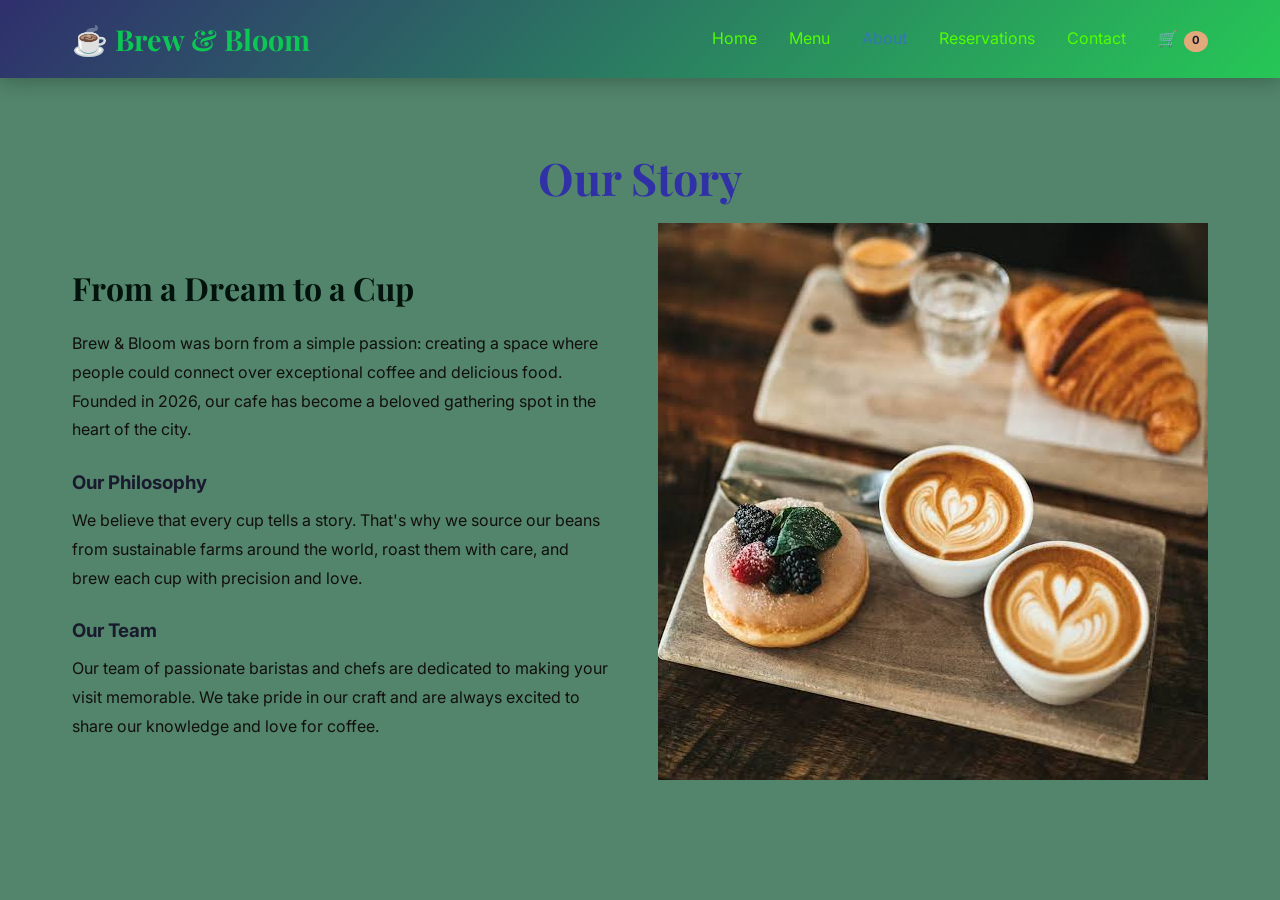
==== about.html @ 746370ab "Add files via upload" ====
<!DOCTYPE html>
<html lang="en">
<head>
    <meta charset="UTF-8">
    <meta name="viewport" content="width=device-width, initial-scale=1.0">
    <title>About - Brew & Bloom</title>
    <link rel="stylesheet" href="reiina.css">
    <link href="https://fonts.googleapis.com/css2?family=Playfair+Display:wght@400;700&family=Inter:wght@300;400;600&display=swap" rel="stylesheet">
</head>
<body>

    <nav class="navbar">
        <div class="container">
            <div class="logo">
                <h2>☕ Brew & Bloom</h2>
            </div>
            <ul class="nav-links">
                <li><a href="index.html">Home</a></li>
                <li><a href="menu.html">Menu</a></li>
                <li><a href="about.html" class="active">About</a></li>
                <li><a href="reservations.html">Reservations</a></li>
                <li><a href="contact.html">Contact</a></li>
                <li><a href="cart.html" class="cart-link">🛒 <span class="cart-count" id="cartCount">0</span></a></li>
            </ul>
            <div class="hamburger">
                <span></span>
                <span></span>
                <span></span>
            </div>
        </div>
    </nav>

    <section class="about-page">
        <div class="container">
            <h1>Our Story</h1>
            
            <div class="about-grid">
                <div class="about-text">
                    <h2>From a Dream to a Cup</h2>
                    <p>Brew & Bloom was born from a simple passion: creating a space where people could connect over exceptional coffee and delicious food. Founded in 2026, our cafe has become a beloved gathering spot in the heart of the city.</p>
                    
                    <h3>Our Philosophy</h3>
                    <p>We believe that every cup tells a story. That's why we source our beans from sustainable farms around the world, roast them with care, and brew each cup with precision and love.</p>
                    
                    <h3>Our Team</h3>
                    <p>Our team of passionate baristas and chefs are dedicated to making your visit memorable. We take pride in our craft and are always excited to share our knowledge and love for coffee.</p>
                </div>
                <div class="about-image">
                    <div class="image-placeholder">
                        <img src="coffe.jpg" alt="">
                    </div>
                </div>
            </div>
        </div>
    </section>

    <script src="main.js"></script>
</body>
</html>
---- reiina.css ----
/* ---------- Reset & Base ---------- */
* {
    margin: 0;
    padding: 0;
    box-sizing: border-box;
}

body {
    font-family: 'Inter', -apple-system, BlinkMacSystemFont, sans-serif;
    line-height: 1.6;
    color: #02120c;
    background: #52856b;
}

.container {
    max-width: 1200px;
    margin: 0 auto;
    padding: 0 2rem;
}

/* ---------- Navigation ---------- */
.navbar {
    background: linear-gradient(135deg, #2f2f6d 0%, #26c756 100%);
    color: rgb(25, 138, 114);
    padding: 1rem 0;
    position: sticky;
    top: 0;
    z-index: 1000;
    box-shadow: 0 2px 20px rgba(0, 0, 0, 0.3);
}

.navbar .container {
    display: flex;
    justify-content: space-between;
    align-items: center;
}

.logo h2 {
    font-family: 'Playfair Display', serif;
    font-size: 1.8rem;
    color: #0dc754;
}

.nav-links {
    list-style: none;
    display: flex;
    gap: 2rem;
}

.nav-links a {
    color: rgb(81, 255, 0);
    text-decoration: none;
    font-weight: 400;
    transition: color 0.3s;
    padding: 0.5rem 0;
}

.nav-links a:hover,
.nav-links a.active {
    color: #3279b0;
}

.hamburger {
    display: none;
    flex-direction: column;
    gap: 5px;
    cursor: pointer;
}

.hamburger span {
    width: 25px;
    height: 3px;
     background: linear-gradient(135deg, #2f2f6d 0%, #26c78c 100%);
    border-radius: 3px;
}

/* ---------- Buttons ---------- */
.btn {
    display: inline-block;
    padding: 0.75rem 2rem;
    border: none;
    border-radius: 8px;
    font-weight: 600;
    text-decoration: none;
    cursor: pointer;
    transition: all 0.3s;
}

.btn-primary {
    background: linear-gradient(135deg, #667eea 0%, #764ba2 100%);
    color: rgb(14, 15, 22);
}

.btn-primary:hover {
    transform: translateY(-2px);
    box-shadow: 0 4px 15px rgba(102, 126, 234, 0.4);
}

.btn-secondary {
    background: transparent;
    color: white;
    border: 2px solid white;
}

.btn-secondary:hover {
    background: white;
    color: #667eea;
}

/* ---------- Hero Section ---------- */
.hero {
    background: linear-gradient(135deg, #1a1a2e 0%, #16213e 50%, #0f3460 100%);
    color: rgb(85, 181, 152);
    padding: 6rem 0;
    text-align: center;
    font-style: italic;
}

.hero-content h1 {
    font-family: 'Playfair Display', serif;
    font-size: 4rem;
    margin-bottom: 1rem;
}

.hero-content p {
    font-size: 1.3rem;
    opacity: 0.9;
    margin-bottom: 2rem;
}

.hero-buttons {
    display: flex;
    gap: 1rem;
    justify-content: center;
    flex-wrap: wrap;
}

/* ---------- Featured Section ---------- */
.featured {
    padding: 4rem 0;
    background: #f8f9fa;
}

.featured h2,
.why-us h2,
.menu-page h1,
.about-page h1,
.reservation-page h1,
.contact-page h1 {
    text-align: center;
    font-family: 'Playfair Display', serif;
    font-size: 2.8rem;
    margin-bottom: 3rem;
    color: #3131a7;
}

.featured-grid {
    display: grid;
    grid-template-columns: repeat(auto-fit, minmax(280px, 1fr));
    gap: 2rem;
}

.featured-card {
    background: rgb(253, 253, 253);
    border-radius: 12px;
    overflow: hidden;
    box-shadow: 0 4px 15px rgba(0, 0, 0, 0.1);
    transition: transform 0.3s, box-shadow 0.3s;
}

.featured-card:hover {
    transform: translateY(-5px);
    box-shadow: 0 8px 30px rgba(0, 0, 0, 0.15);
}

.featured-image {
    height: 200px;
    position: relative;
}

.featured-badge {
    position: absolute;
    top: 1rem;
    right: 1rem;
    background: #e2a97b;
    color: rgb(5, 4, 4);
    padding: 0.3rem 0.8rem;
    border-radius: 20px;
    font-size: 0.8rem;
    font-weight: 600;
}

.featured-info {
    padding: 1.5rem;
}

.featured-info h3 {
    font-size: 1.3rem;
    margin-bottom: 0.5rem;
}

.featured-info p {
    color: #666;
    margin-bottom: 1rem;
}

.featured-price {
    font-size: 1.2rem;
    font-weight: 600;
    color: #667eea;
}

/* ---------- Why Us Section ---------- */
.why-us {
    padding: 4rem 0;
}

.features-grid {
    display: grid;
    grid-template-columns: repeat(auto-fit, minmax(220px, 1fr));
    gap: 2rem;
}

.feature {
    text-align: center;
    padding: 2rem;
    background: white;
    border-radius: 12px;
    box-shadow: 0 2px 10px rgba(0, 0, 0, 0.05);
}

.feature-icon {
    font-size: 3rem;
    margin-bottom: 1rem;
}

.feature h3 {
    font-size: 1.3rem;
    margin-bottom: 0.5rem;
}

.feature p {
    color: #666;
}

/* ---------- Menu Page ---------- */
.menu-page {
    padding: 4rem 0;
}

.subtitle {
    text-align: center;
    color: #000000;
    margin-bottom: 2rem;
    font-size: 1.1rem;
}

.category-nav {
    display: flex;
    justify-content: center;
    gap: 1rem;
    margin: 2rem 0 3rem;
    flex-wrap: wrap;
}

.category-btn {
    padding: 0.7rem 2rem;
    border: 2px solid #667eea;
    background: transparent;
    color: #667eea;
    border-radius: 30px;
    cursor: pointer;
    font-weight: 600;
    transition: all 0.3s;
}

.category-btn:hover,
.category-btn.active {
    background: #667eea;
    color: white;
}

.menu-item {
    background: white;
    padding: 1.5rem;
    border-radius: 12px;
    box-shadow: 0 2px 10px rgba(0, 0, 0, 0.05);
    margin-bottom: 1rem;
    border-left: 4px solid #667eea;
    transition: transform 0.3s;
}

.menu-item:hover {
    transform: translateX(5px);
}

.menu-item-info {
    display: flex;
    justify-content: space-between;
    align-items: center;
}

.menu-item-info h3 {
    font-size: 1.1rem;
}

.menu-item-info p {
    color: #666;
    font-size: 0.9rem;
}

.price {
    font-size: 1.1rem;
    font-weight: 600;
    color: #667eea;
}

/* ---------- About Page ---------- */
.about-page {
    padding: 4rem 0;
}

.about-grid {
    display: grid;
    grid-template-columns: 1fr 1fr;
    gap: 3rem;
    align-items: center;
}

.about-text h2 {
    font-family: 'Playfair Display', serif;
    font-size: 2rem;
    margin-bottom: 1rem;
}

.about-text h3 {
    margin-top: 1.5rem;
    margin-bottom: 0.5rem;
    color: #1a1a2e;
}

.about-text p {
    color: #120f0f;
    line-height: 1.8;
}

.image-placeholder {
    background: linear-gradient(135deg, #667eea, #764ba2);
    height: 400px;
    border-radius: 12px;
    display: flex;
    flex-direction: column;
    align-items: center;
    justify-content: center;
    color: white;
}

.image-placeholder span {
    font-size: 5rem;
}

/* ===== CLASSIC FOOTER ===== */
.classic-footer {
    background: #1a1a2e;
    color: #e8e8e8;
    padding: 3rem 0 0;
    font-family: 'Inter', sans-serif;
}

.footer-divider {
    width: 60px;
    height: 3px;
    background: #e2a97b;
    margin: 0 auto 2.5rem;
    border-radius: 2px;
}

/* Top Section */
.footer-top {
    display: grid;
    grid-template-columns: 1fr 2fr;
    gap: 3rem;
    padding-bottom: 2rem;
    border-bottom: 1px solid rgba(255, 255, 255, 0.08);
}

/* Brand Section */
.footer-brand h3 {
    font-family: 'Playfair Display', serif;
    font-size: 1.8rem;
    color: #e2a97b;
    margin-bottom: 0.3rem;
}

.footer-brand .tagline {
    font-size: 1rem;
    color: rgba(255, 255, 255, 0.5);
    font-style: italic;
    margin-bottom: 0.8rem;
}

.footer-brand .description {
    font-size: 0.95rem;
    color: rgba(255, 255, 255, 0.6);
    line-height: 1.6;
    max-width: 350px;
}

/* Footer Links Grid */
.footer-links {
    display: grid;
    grid-template-columns: repeat(3, 1fr);
    gap: 2rem;
}

.footer-column h4 {
    font-size: 1rem;
    font-weight: 600;
    color: #e2a97b;
    margin-bottom: 1rem;
    letter-spacing: 1px;
    text-transform: uppercase;
}

.footer-column ul {
    list-style: none;
    padding: 0;
}

.footer-column ul li {
    margin-bottom: 0.6rem;
    font-size: 0.9rem;
    color: rgba(255, 255, 255, 0.6);
    line-height: 1.5;
}

.footer-column ul li a {
    color: rgba(255, 255, 255, 0.6);
    text-decoration: none;
    transition: color 0.3s;
}

.footer-column ul li a:hover {
    color: #e2a97b;
}

.footer-column ul li .icon {
    margin-right: 0.5rem;
}

.footer-column ul li strong {
    color: rgba(255, 255, 255, 0.8);
}

/* Social Media */
.footer-social {
    display: flex;
    align-items: center;
    gap: 1.5rem;
    padding: 1.8rem 0;
    border-bottom: 1px solid rgba(255, 255, 255, 0.08);
}

.footer-social span {
    font-size: 0.9rem;
    color: rgba(255, 255, 255, 0.4);
    letter-spacing: 1px;
    text-transform: uppercase;
}

.footer-social a {
    font-size: 1.4rem;
    text-decoration: none;
    transition: transform 0.3s, opacity 0.3s;
    opacity: 0.6;
}

.footer-social a:hover {
    transform: translateY(-3px) scale(1.1);
    opacity: 1;
}

/* Bottom Bar */
.footer-bottom {
    padding: 1.5rem 0;
}

.footer-bottom-content {
    display: flex;
    justify-content: space-between;
    align-items: center;
    flex-wrap: wrap;
    gap: 1rem;
}

.footer-bottom-content p {
    font-size: 0.85rem;
    color: rgba(255, 255, 255, 0.3);
}

.footer-legal a {
    color: rgba(255, 255, 255, 0.3);
    text-decoration: none;
    transition: color 0.3s;
    margin: 0 0.2rem;
}

.footer-legal a:hover {
    color: #e2a97b;
}

/* ===== RESPONSIVE FOOTER ===== */
@media (max-width: 1024px) {
    .footer-top {
        grid-template-columns: 1fr;
        gap: 2rem;
    }

    .footer-brand .description {
        max-width: 100%;
    }
}

@media (max-width: 768px) {
    .footer-links {
        grid-template-columns: 1fr 1fr;
        gap: 1.5rem;
    }

    .footer-social {
        flex-wrap: wrap;
        justify-content: center;
    }

    .footer-bottom-content {
        flex-direction: column;
        text-align: center;
    }
}

@media (max-width: 480px) {
    .footer-links {
        grid-template-columns: 1fr;
    }

    .footer-column {
        text-align: center;
    }

    .footer-brand {
        text-align: center;
    }

    .footer-brand .description {
        margin: 0 auto;
    }
}

/* ===== CART & ORDER STYLES ===== */

/* Cart Link */
.cart-link {
    position: relative;
    font-weight: 600;
}

.cart-count {
    background: #e2a97b;
    color: #1a1a2e;
    border-radius: 50%;
    padding: 0.1rem 0.5rem;
    font-size: 0.7rem;
    font-weight: 700;
    display: inline-block;
    min-width: 20px;
    text-align: center;
    margin-left: 2px;
}

/* Menu Item with Add Button */
.menu-item {
    display: flex;
    justify-content: space-between;
    align-items: center;
    background: white;
    padding: 1.2rem 1.5rem;
    border-radius: 12px;
    box-shadow: 0 2px 10px rgba(0,0,0,0.05);
    margin-bottom: 1rem;
    border-left: 4px solid #667eea;
    transition: transform 0.3s, box-shadow 0.3s;
}

.menu-item:hover {
    transform: translateX(5px);
    box-shadow: 0 4px 20px rgba(0,0,0,0.08);
}

.menu-item-info {
    flex: 1;
}

.menu-item-info h3 {
    font-size: 1.1rem;
    margin-bottom: 0.2rem;
}

.menu-item-info p {
    color: #666;
    font-size: 0.9rem;
    margin-bottom: 0.3rem;
}

.menu-item-info .price {
    font-size: 1.1rem;
    font-weight: 600;
    color: #667eea;
}

.btn-add {
    background: linear-gradient(135deg, #667eea, #764ba2);
    color: white;
    border: none;
    padding: 0.5rem 1.5rem;
    border-radius: 8px;
    font-weight: 600;
    cursor: pointer;
    transition: all 0.3s;
    font-size: 0.9rem;
    white-space: nowrap;
    margin-left: 1rem;
}

.btn-add:hover {
    transform: scale(1.05);
    box-shadow: 0 4px 15px rgba(102, 126, 234, 0.4);
}

/* Notification */
.notification {
    position: fixed;
    top: 80px;
    right: 20px;
    background: #2ecc71;
    color: white;
    padding: 1rem 1.5rem;
    border-radius: 8px;
    font-weight: 600;
    box-shadow: 0 4px 15px rgba(0,0,0,0.2);
    z-index: 9999;
    transform: translateX(120%);
    transition: transform 0.3s ease;
}

.notification.show {
    transform: translateX(0);
}

/* ===== CART PAGE ===== */
.cart-page {
    padding: 4rem 0;
    min-height: 70vh;
}

.cart-page h1 {
    font-family: 'Playfair Display', serif;
    font-size: 2.8rem;
    text-align: center;
    color: #1a1a2e;
}

.empty-cart {
    text-align: center;
    padding: 4rem 0;
}

.empty-cart h2 {
    font-size: 2rem;
    color: #1a1a2e;
    margin-bottom: 0.5rem;
}

.empty-cart p {
    color: #666;
    margin-bottom: 2rem;
}

/* Cart Items */
.cart-items-list {
    max-width: 800px;
    margin: 0 auto;
}

.cart-item {
    display: flex;
    justify-content: space-between;
    align-items: center;
    background: white;
    padding: 1.2rem 1.5rem;
    border-radius: 12px;
    box-shadow: 0 2px 10px rgba(0,0,0,0.05);
    margin-bottom: 1rem;
    border-left: 4px solid #e2a97b;
}

.cart-item-details h3 {
    font-size: 1.1rem;
    margin-bottom: 0.2rem;
}

.cart-item-details p {
    color: #666;
    font-size: 0.9rem;
}

.cart-item-controls {
    display: flex;
    align-items: center;
    gap: 0.8rem;
}

.btn-qty {
    width: 30px;
    height: 30px;
    border: 2px solid #667eea;
    background: transparent;
    color: #667eea;
    border-radius: 50%;
    cursor: pointer;
    font-size: 1.1rem;
    font-weight: 700;
    transition: all 0.3s;
    display: flex;
    align-items: center;
    justify-content: center;
}

.btn-qty:hover {
    background: #667eea;
    color: white;
}

.quantity {
    font-weight: 600;
    font-size: 1.1rem;
    min-width: 30px;
    text-align: center;
}

.cart-item-total {
    font-weight: 600;
    color: #1a1a2e;
    min-width: 70px;
    text-align: right;
}

.btn-remove {
    background: transparent;
    border: none;
    color: #e74c3c;
    font-size: 1.2rem;
    cursor: pointer;
    transition: transform 0.3s;
    padding: 0 5px;
}

.btn-remove:hover {
    transform: scale(1.2);
}

/* Cart Summary */
.cart-summary {
    max-width: 400px;
    margin: 2rem auto;
    background: white;
    padding: 2rem;
    border-radius: 12px;
    box-shadow: 0 2px 20px rgba(0,0,0,0.08);
}

.cart-summary h3 {
    font-family: 'Playfair Display', serif;
    font-size: 1.5rem;
    margin-bottom: 1.5rem;
    color: #1a1a2e;
    text-align: center;
}

.summary-row {
    display: flex;
    justify-content: space-between;
    padding: 0.6rem 0;
    border-bottom: 1px solid #f0f0f0;
    color: #555;
}

.summary-row.total {
    border-bottom: none;
    font-size: 1.2rem;
    padding-top: 1rem;
    color: #1a1a2e;
}

.summary-row.total strong {
    color: #1a1a2e;
}

.btn-checkout {
    width: 100%;
    text-align: center;
    margin-top: 1rem;
}

.cart-summary .btn-secondary {
    display: block;
    text-align: center;
    margin-top: 0.5rem;
    background: transparent;
    color: #667eea;
    border: 2px solid #667eea;
}

.cart-summary .btn-secondary:hover {
    background: #667eea;
    color: white;
}

/* ===== RESPONSIVE ===== */
@media (max-width: 768px) {
    .menu-item {
        flex-direction: column;
        align-items: stretch;
        gap: 0.8rem;
    }

    .btn-add {
        width: 100%;
        margin-left: 0;
    }

    .cart-item {
        flex-direction: column;
        gap: 0.8rem;
        align-items: stretch;
    }

    .cart-item-controls {
        justify-content: center;
        flex-wrap: wrap;
    }

    .cart-item-total {
        text-align: center;
        min-width: auto;
    }

    .cart-page h1 {
        font-size: 2.2rem;
    }
}

@media (max-width: 480px) {
    .cart-item-controls {
        gap: 0.5rem;
    }

    .btn-qty {
        width: 28px;
        height: 28px;
        font-size: 0.9rem;
    }

    .quantity {
        font-size: 1rem;
        min-width: 25px;
    }

    .cart-summary {
        padding: 1.5rem;
        margin: 1rem;
    }
}

/* ===== REVIEWS SECTION ===== */
.reviews-section {
    padding: 4rem 0;
    background: #f8f9fa;
}

.reviews-section h2 {
    text-align: center;
    font-family: 'Playfair Display', serif;
    font-size: 2.8rem;
    color: #1a1a2e;
    margin-bottom: 0.5rem;
}

.reviews-subtitle {
    text-align: center;
    color: #666;
    font-size: 1.1rem;
    margin-bottom: 2.5rem;
}

/* Review Stats */
.review-stats {
    display: flex;
    justify-content: center;
    gap: 3rem;
    margin-bottom: 3rem;
    flex-wrap: wrap;
}

.stat-item {
    text-align: center;
    background: white;
    padding: 1.5rem 2.5rem;
    border-radius: 12px;
    box-shadow: 0 2px 15px rgba(0,0,0,0.05);
    min-width: 140px;
}

.stat-number {
    display: block;
    font-size: 2.5rem;
    font-weight: 700;
    color: #667eea;
    font-family: 'Playfair Display', serif;
}

.stat-label {
    font-size: 0.9rem;
    color: #666;
    font-weight: 500;
}

/* Reviews Grid */
.reviews-grid {
    display: grid;
    grid-template-columns: repeat(auto-fit, minmax(300px, 1fr));
    gap: 1.5rem;
    margin-bottom: 3rem;
}

.review-card {
    background: white;
    padding: 1.5rem;
    border-radius: 12px;
    box-shadow: 0 2px 15px rgba(0,0,0,0.05);
    transition: transform 0.3s, box-shadow 0.3s;
}

.review-card:hover {
    transform: translateY(-3px);
    box-shadow: 0 4px 25px rgba(0,0,0,0.08);
}

.review-header {
    display: flex;
    justify-content: space-between;
    align-items: flex-start;
    margin-bottom: 0.8rem;
    flex-wrap: wrap;
    gap: 0.5rem;
}

.reviewer-info {
    display: flex;
    flex-direction: column;
    gap: 0.2rem;
}

.reviewer-name {
    font-weight: 600;
    color: #1a1a2e;
    font-size: 1.05rem;
}

.reviewer-date {
    font-size: 0.8rem;
    color: #999;
}

.review-stars {
    color: #f1c40f;
    font-size: 1.1rem;
    letter-spacing: 1px;
}

.review-text {
    color: #555;
    line-height: 1.6;
    font-size: 0.95rem;
}

/* No Reviews */
.no-reviews {
    text-align: center;
    padding: 2rem;
    color: #666;
    background: white;
    border-radius: 12px;
}

/* Add Review Form */
.add-review {
    max-width: 600px;
    margin: 0 auto;
    background: white;
    padding: 2rem;
    border-radius: 12px;
    box-shadow: 0 2px 20px rgba(0,0,0,0.06);
}

.add-review h3 {
    font-family: 'Playfair Display', serif;
    font-size: 1.5rem;
    color: #1a1a2e;
    text-align: center;
    margin-bottom: 1.5rem;
}

.review-form .form-row {
    display: grid;
    grid-template-columns: 1fr 1fr;
    gap: 1rem;
}

.review-form .form-group {
    margin-bottom: 1.2rem;
}

.review-form label {
    display: block;
    margin-bottom: 0.4rem;
    font-weight: 500;
    color: #333;
    font-size: 0.95rem;
}

.review-form input,
.review-form select,
.review-form textarea {
    width: 100%;
    padding: 0.7rem 1rem;
    border: 2px solid #e9ecef;
    border-radius: 8px;
    font-size: 1rem;
    font-family: 'Inter', sans-serif;
    transition: border-color 0.3s, box-shadow 0.3s;
    background: #fafafa;
}

.review-form input:focus,
.review-form select:focus,
.review-form textarea:focus {
    outline: none;
    border-color: #667eea;
    box-shadow: 0 0 0 3px rgba(102, 126, 234, 0.1);
    background: white;
}

.review-form select {
    cursor: pointer;
    appearance: none;
    background-image: url("data:image/svg+xml,%3Csvg xmlns='http://www.w3.org/2000/svg' width='12' height='12' viewBox='0 0 12 12'%3E%3Cpath fill='%23666' d='M6 8L1 3h10z'/%3E%3C/svg%3E");
    background-repeat: no-repeat;
    background-position: right 1rem center;
    background-size: 12px;
}

.review-form textarea {
    resize: vertical;
    min-height: 80px;
}

.review-form .btn-primary {
    width: 100%;
    padding: 0.8rem;
    font-size: 1rem;
}

/* ===== RESPONSIVE ===== */
@media (max-width: 768px) {
    .review-stats {
        gap: 1rem;
    }

    .stat-item {
        padding: 1rem 1.5rem;
        min-width: 100px;
    }

    .stat-number {
        font-size: 2rem;
    }

    .reviews-grid {
        grid-template-columns: 1fr;
    }

    .review-form .form-row {
        grid-template-columns: 1fr;
        gap: 0;
    }

    .add-review {
        padding: 1.5rem;
        margin: 0 1rem;
    }

    .reviews-section h2 {
        font-size: 2.2rem;
    }

    .review-header {
        flex-direction: column;
        align-items: flex-start;
    }
}

@media (max-width: 480px) {
    .stat-item {
        padding: 0.8rem 1rem;
        min-width: 80px;
    }

    .stat-number {
        font-size: 1.6rem;
    }

    .stat-label {
        font-size: 0.75rem;
    }

    .review-card {
        padding: 1rem;
    }

    .add-review {
        padding: 1rem;
    }
}
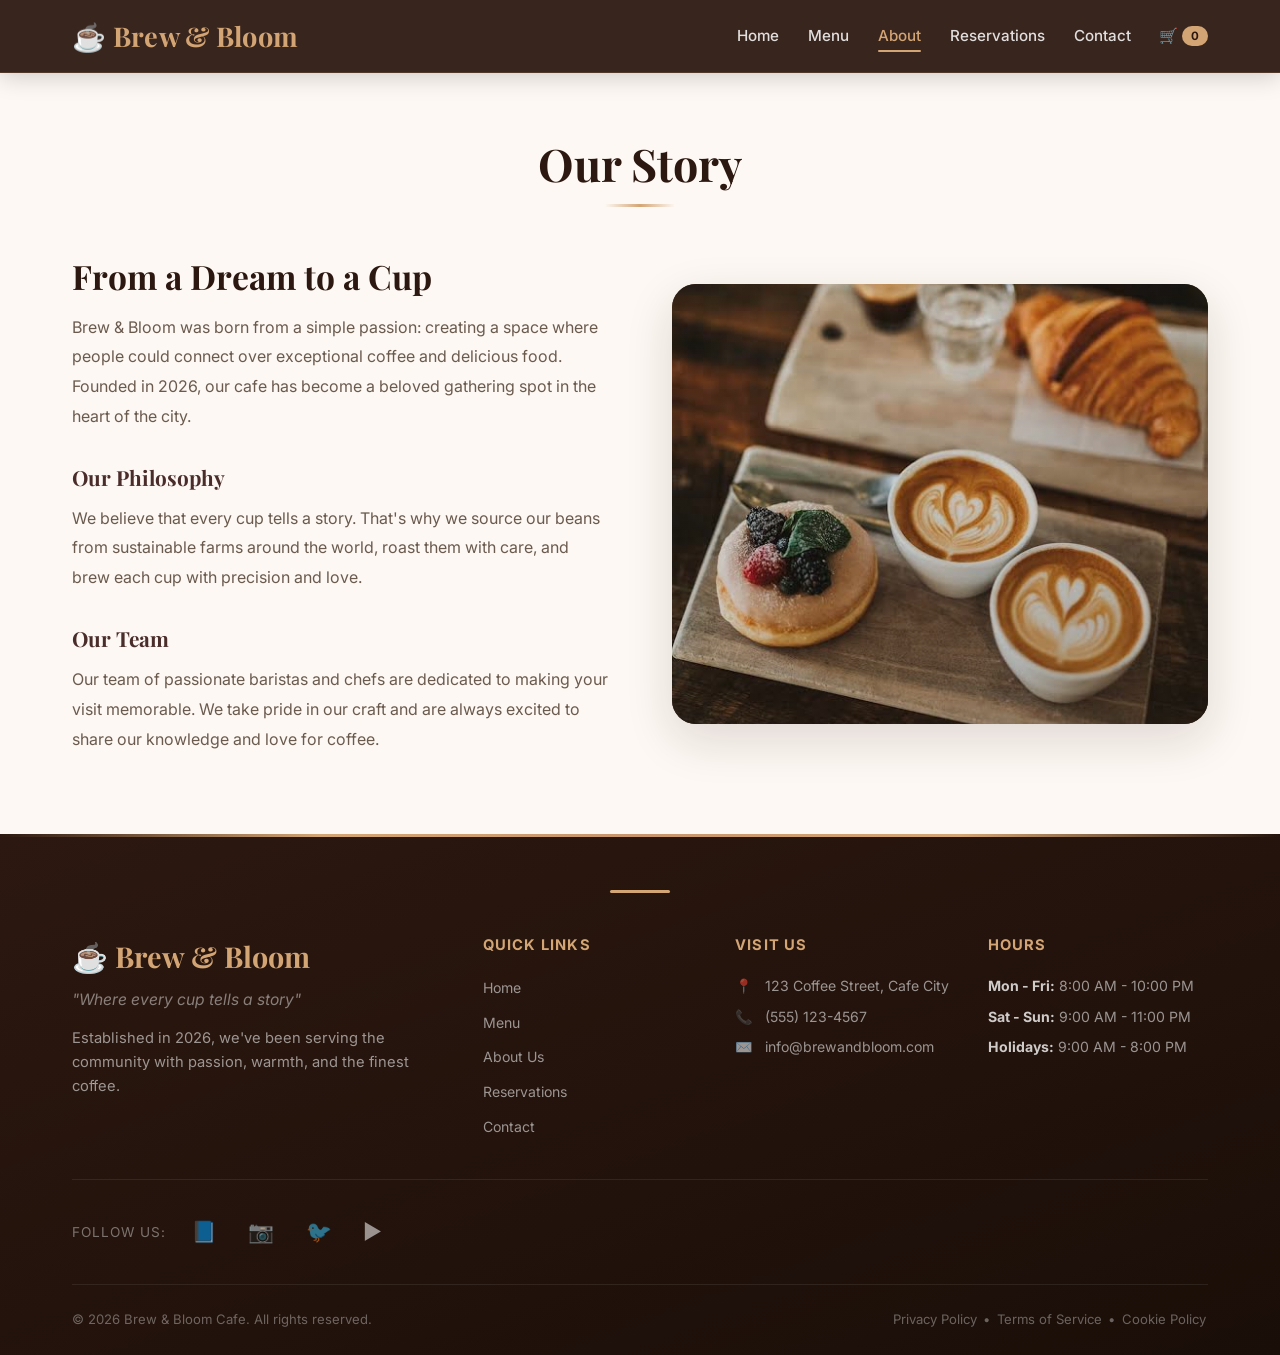
==== commit 6adb6c93: "Improved style, mobile responsive, fixed cart prices" ====
--- a/about.html
+++ b/about.html
@@ -12,7 +12,7 @@
     <nav class="navbar">
         <div class="container">
             <div class="logo">
-                <h2>☕ Brew & Bloom</h2>
+                <h2>☕ Brew &amp; Bloom</h2>
             </div>
             <ul class="nav-links">
                 <li><a href="index.html">Home</a></li>
@@ -33,27 +33,91 @@
     <section class="about-page">
         <div class="container">
             <h1>Our Story</h1>
-            
+
             <div class="about-grid">
                 <div class="about-text">
                     <h2>From a Dream to a Cup</h2>
-                    <p>Brew & Bloom was born from a simple passion: creating a space where people could connect over exceptional coffee and delicious food. Founded in 2026, our cafe has become a beloved gathering spot in the heart of the city.</p>
-                    
+                    <p>Brew &amp; Bloom was born from a simple passion: creating a space where people could connect over exceptional coffee and delicious food. Founded in 2026, our cafe has become a beloved gathering spot in the heart of the city.</p>
+
                     <h3>Our Philosophy</h3>
                     <p>We believe that every cup tells a story. That's why we source our beans from sustainable farms around the world, roast them with care, and brew each cup with precision and love.</p>
-                    
+
                     <h3>Our Team</h3>
                     <p>Our team of passionate baristas and chefs are dedicated to making your visit memorable. We take pride in our craft and are always excited to share our knowledge and love for coffee.</p>
                 </div>
                 <div class="about-image">
                     <div class="image-placeholder">
-                        <img src="coffe.jpg" alt="">
+                        <img src="coffe.jpg" alt="Cozy Brew & Bloom cafe storefront glowing at dusk">
                     </div>
                 </div>
             </div>
         </div>
     </section>
 
+    <!-- ===== CLASSIC FOOTER ===== -->
+    <footer class="classic-footer">
+        <div class="footer-divider"></div>
+        <div class="container">
+            <div class="footer-top">
+                <div class="footer-brand">
+                    <h3>☕ Brew &amp; Bloom</h3>
+                    <p class="tagline">"Where every cup tells a story"</p>
+                    <p class="description">Established in 2026, we've been serving the community with passion, warmth, and the finest coffee.</p>
+                </div>
+
+                <div class="footer-links">
+                    <div class="footer-column">
+                        <h4>Quick Links</h4>
+                        <ul>
+                            <li><a href="index.html">Home</a></li>
+                            <li><a href="menu.html">Menu</a></li>
+                            <li><a href="about.html">About Us</a></li>
+                            <li><a href="reservations.html">Reservations</a></li>
+                            <li><a href="contact.html">Contact</a></li>
+                        </ul>
+                    </div>
+
+                    <div class="footer-column">
+                        <h4>Visit Us</h4>
+                        <ul>
+                            <li><span class="icon">📍</span> 123 Coffee Street, Cafe City</li>
+                            <li><span class="icon">📞</span> (555) 123-4567</li>
+                            <li><span class="icon">✉️</span> info@brewandbloom.com</li>
+                        </ul>
+                    </div>
+
+                    <div class="footer-column">
+                        <h4>Hours</h4>
+                        <ul>
+                            <li><strong>Mon - Fri:</strong> 8:00 AM - 10:00 PM</li>
+                            <li><strong>Sat - Sun:</strong> 9:00 AM - 11:00 PM</li>
+                            <li><strong>Holidays:</strong> 9:00 AM - 8:00 PM</li>
+                        </ul>
+                    </div>
+                </div>
+            </div>
+
+            <div class="footer-social">
+                <span>Follow us:</span>
+                <a href="#" aria-label="Facebook">📘</a>
+                <a href="#" aria-label="Instagram">📷</a>
+                <a href="#" aria-label="Twitter">🐦</a>
+                <a href="#" aria-label="YouTube">▶️</a>
+            </div>
+
+            <div class="footer-bottom">
+                <div class="footer-bottom-content">
+                    <p>&copy; 2026 Brew &amp; Bloom Cafe. All rights reserved.</p>
+                    <p class="footer-legal">
+                        <a href="#">Privacy Policy</a> •
+                        <a href="#">Terms of Service</a> •
+                        <a href="#">Cookie Policy</a>
+                    </p>
+                </div>
+            </div>
+        </div>
+    </footer>
+
     <script src="main.js"></script>
 </body>
 </html>
--- a/reiina.css
+++ b/reiina.css
@@ -1,131 +1,364 @@
+/* ============================================================
+   BREW & BLOOM — UNIFIED STYLESHEET (Mobile-Optimized)
+   Warm coffee-house aesthetic with smooth modern effects
+   ============================================================ */
+
+/* ---------- Design Tokens ---------- */
+:root {
+    --espresso:     #2C1810;
+    --coffee:       #4A2C2A;
+    --caramel:      #C8956C;
+    --golden:       #D4A574;
+    --cream:        #F5E6D3;
+    --latte:        #E8D5C4;
+    --bg:           #FDF8F3;
+    --bg-alt:       #F7EFE6;
+    --text:         #3D2B1F;
+    --text-light:   #6B5B4F;
+    --text-muted:   #9A8878;
+    --white:        #FFFFFF;
+    --success:      #5A8F5A;
+    --danger:       #C0604F;
+
+    --shadow-sm:    0 2px 8px rgba(44, 24, 16, 0.06);
+    --shadow-md:    0 6px 24px rgba(44, 24, 16, 0.10);
+    --shadow-lg:    0 16px 48px rgba(44, 24, 16, 0.14);
+
+    --radius-sm:    10px;
+    --radius:       16px;
+    --radius-lg:    24px;
+
+    --ease:         cubic-bezier(0.4, 0, 0.2, 1);
+    --transition:   all 0.35s var(--ease);
+}
+
 /* ---------- Reset & Base ---------- */
-* {
+*, *::before, *::after {
     margin: 0;
     padding: 0;
     box-sizing: border-box;
 }
 
+html {
+    scroll-behavior: smooth;
+    -webkit-text-size-adjust: 100%;
+    text-size-adjust: 100%;
+    overflow-x: hidden;
+}
+
 body {
     font-family: 'Inter', -apple-system, BlinkMacSystemFont, sans-serif;
-    line-height: 1.6;
-    color: #02120c;
-    background: #52856b;
+    line-height: 1.65;
+    color: var(--text);
+    background: var(--bg);
+    min-height: 100vh;
+    min-height: 100dvh;
+    display: flex;
+    flex-direction: column;
+    overflow-x: hidden;
+    -webkit-font-smoothing: antialiased;
+    -webkit-tap-highlight-color: transparent;
+}
+
+main, section, footer, nav { flex-shrink: 0; }
+
+img { max-width: 100%; height: auto; display: block; }
+
+a { color: inherit; -webkit-tap-highlight-color: transparent; }
+
+button, .btn, .category-btn, .btn-add, .btn-qty, .btn-remove,
+.hamburger, .cart-link, .nav-links a {
+    touch-action: manipulation;
+    -webkit-tap-highlight-color: transparent;
+}
+
+/* Custom scrollbar (desktop only) */
+::-webkit-scrollbar { width: 10px; }
+::-webkit-scrollbar-track { background: var(--bg-alt); }
+::-webkit-scrollbar-thumb {
+    background: linear-gradient(180deg, var(--caramel), var(--golden));
+    border-radius: 10px;
+    border: 2px solid var(--bg-alt);
+}
+::-webkit-scrollbar-thumb:hover { background: var(--coffee); }
+
+::selection {
+    background: var(--golden);
+    color: var(--espresso);
 }
 
 .container {
+    width: 100%;
     max-width: 1200px;
     margin: 0 auto;
     padding: 0 2rem;
 }
 
+/* ---------- Keyframes ---------- */
+@keyframes fadeUp {
+    from { opacity: 0; transform: translateY(30px); }
+    to   { opacity: 1; transform: translateY(0); }
+}
+@keyframes float {
+    0%, 100% { transform: translateY(0); }
+    50%      { transform: translateY(-10px); }
+}
+@keyframes shimmer {
+    0%   { background-position: -200% center; }
+    100% { background-position: 200% center; }
+}
+@keyframes pulseGlow {
+    0%, 100% { box-shadow: 0 0 0 0 rgba(212, 165, 116, 0.4); }
+    50%      { box-shadow: 0 0 0 12px rgba(212, 165, 116, 0); }
+}
+
 /* ---------- Navigation ---------- */
 .navbar {
-    background: linear-gradient(135deg, #2f2f6d 0%, #26c756 100%);
-    color: rgb(25, 138, 114);
-    padding: 1rem 0;
+    background: rgba(44, 24, 16, 0.94);
+    backdrop-filter: blur(14px);
+    -webkit-backdrop-filter: blur(14px);
+    color: var(--white);
+    padding: 0.85rem 0;
     position: sticky;
     top: 0;
     z-index: 1000;
-    box-shadow: 0 2px 20px rgba(0, 0, 0, 0.3);
+    box-shadow: 0 4px 24px rgba(0, 0, 0, 0.18);
+    border-bottom: 1px solid rgba(212, 165, 116, 0.15);
+    padding-top: max(0.85rem, env(safe-area-inset-top));
 }
 
 .navbar .container {
     display: flex;
     justify-content: space-between;
     align-items: center;
+    gap: 1rem;
+    position: relative;
 }
 
 .logo h2 {
     font-family: 'Playfair Display', serif;
-    font-size: 1.8rem;
-    color: #0dc754;
+    font-size: 1.7rem;
+    font-weight: 700;
+    color: var(--golden);
+    letter-spacing: 0.3px;
+    white-space: nowrap;
+    transition: var(--transition);
+    cursor: default;
+}
+
+.logo h2:hover {
+    text-shadow: 0 0 24px rgba(212, 165, 116, 0.6);
 }
 
 .nav-links {
     list-style: none;
     display: flex;
-    gap: 2rem;
+    align-items: center;
+    gap: 1.8rem;
 }
 
 .nav-links a {
-    color: rgb(81, 255, 0);
+    color: rgba(255, 255, 255, 0.85);
     text-decoration: none;
-    font-weight: 400;
-    transition: color 0.3s;
-    padding: 0.5rem 0;
+    font-weight: 500;
+    font-size: 0.95rem;
+    position: relative;
+    padding: 0.4rem 0;
+    transition: color 0.3s var(--ease);
+}
+
+.nav-links a::after {
+    content: '';
+    position: absolute;
+    bottom: 0;
+    left: 0;
+    width: 0;
+    height: 2px;
+    background: var(--golden);
+    border-radius: 2px;
+    transition: width 0.35s var(--ease);
 }
 
 .nav-links a:hover,
-.nav-links a.active {
-    color: #3279b0;
-}
-
+.nav-links a.active { color: var(--golden); }
+
+.nav-links a:hover::after,
+.nav-links a.active::after { width: 100%; }
+
+/* Cart badge */
+.cart-link {
+    display: inline-flex !important;
+    align-items: center;
+    gap: 4px;
+    font-weight: 600;
+}
+
+.cart-count {
+    background: var(--golden);
+    color: var(--espresso);
+    border-radius: 999px;
+    padding: 0.05rem 0.55rem;
+    font-size: 0.72rem;
+    font-weight: 700;
+    min-width: 22px;
+    text-align: center;
+    display: inline-block;
+    transition: var(--transition);
+}
+
+.cart-count:not(:empty) { animation: pulseGlow 2.4s ease-in-out infinite; }
+
+/* Hamburger */
 .hamburger {
     display: none;
     flex-direction: column;
     gap: 5px;
     cursor: pointer;
-}
+    padding: 10px;
+    border-radius: 8px;
+    transition: background 0.3s;
+    min-width: 44px;
+    min-height: 44px;
+    align-items: center;
+    justify-content: center;
+    position: relative;
+    z-index: 1001;
+}
+
+.hamburger:hover,
+.hamburger.active { background: rgba(255, 255, 255, 0.08); }
 
 .hamburger span {
-    width: 25px;
+    width: 26px;
     height: 3px;
-     background: linear-gradient(135deg, #2f2f6d 0%, #26c78c 100%);
+    background: var(--golden);
     border-radius: 3px;
+    transition: var(--transition);
+    display: block;
+}
+
+/* Hamburger → X animation */
+.hamburger.active span:nth-child(1) {
+    transform: translateY(8px) rotate(45deg);
+}
+.hamburger.active span:nth-child(2) {
+    opacity: 0;
+    transform: scaleX(0);
+}
+.hamburger.active span:nth-child(3) {
+    transform: translateY(-8px) rotate(-45deg);
 }
 
 /* ---------- Buttons ---------- */
 .btn {
-    display: inline-block;
-    padding: 0.75rem 2rem;
+    display: inline-flex;
+    align-items: center;
+    justify-content: center;
+    gap: 0.5rem;
+    padding: 0.85rem 2rem;
     border: none;
-    border-radius: 8px;
+    border-radius: 999px;
+    font-family: inherit;
+    font-size: 0.95rem;
     font-weight: 600;
     text-decoration: none;
     cursor: pointer;
-    transition: all 0.3s;
+    transition: var(--transition);
+    position: relative;
+    overflow: hidden;
+    white-space: nowrap;
+    min-height: 44px;
 }
 
 .btn-primary {
-    background: linear-gradient(135deg, #667eea 0%, #764ba2 100%);
-    color: rgb(14, 15, 22);
+    background: linear-gradient(135deg, var(--coffee), var(--espresso));
+    color: var(--cream);
+    box-shadow: 0 6px 20px rgba(44, 24, 16, 0.25);
+    z-index: 1;
+}
+
+.btn-primary::before {
+    content: '';
+    position: absolute;
+    inset: 0;
+    background: linear-gradient(135deg, var(--golden), var(--caramel));
+    opacity: 0;
+    transition: opacity 0.35s var(--ease);
+    z-index: -1;
+    border-radius: inherit;
 }
 
 .btn-primary:hover {
-    transform: translateY(-2px);
-    box-shadow: 0 4px 15px rgba(102, 126, 234, 0.4);
-}
+    transform: translateY(-3px);
+    box-shadow: 0 12px 30px rgba(44, 24, 16, 0.35);
+    color: var(--espresso);
+}
+
+.btn-primary:hover::before { opacity: 1; }
 
 .btn-secondary {
     background: transparent;
-    color: white;
-    border: 2px solid white;
+    color: var(--white);
+    border: 2px solid var(--golden);
 }
 
 .btn-secondary:hover {
-    background: white;
-    color: #667eea;
-}
-
-/* ---------- Hero Section ---------- */
+    background: var(--golden);
+    color: var(--espresso);
+    transform: translateY(-3px);
+    box-shadow: 0 12px 30px rgba(212, 165, 116, 0.4);
+}
+
+/* ---------- Hero ---------- */
 .hero {
-    background: linear-gradient(135deg, #1a1a2e 0%, #16213e 50%, #0f3460 100%);
-    color: rgb(85, 181, 152);
-    padding: 6rem 0;
+    background:
+        radial-gradient(circle at 20% 20%, rgba(212, 165, 116, 0.18), transparent 55%),
+        radial-gradient(circle at 80% 80%, rgba(200, 149, 108, 0.14), transparent 55%),
+        linear-gradient(160deg, #1E1108 0%, #2C1810 55%, #3D2418 100%);
+    color: var(--cream);
+    padding: 7rem 0;
     text-align: center;
-    font-style: italic;
+    position: relative;
+    overflow: hidden;
+}
+
+.hero::after {
+    content: '';
+    position: absolute;
+    bottom: 0;
+    left: 0;
+    right: 0;
+    height: 120px;
+    background: linear-gradient(to top, var(--bg), transparent);
+    pointer-events: none;
+}
+
+.hero-content {
+    position: relative;
+    z-index: 1;
+    animation: fadeUp 0.9s var(--ease) both;
+    padding: 0 1rem;
 }
 
 .hero-content h1 {
     font-family: 'Playfair Display', serif;
-    font-size: 4rem;
+    font-size: clamp(2rem, 6vw, 4.2rem);
+    font-weight: 700;
     margin-bottom: 1rem;
+    line-height: 1.15;
+    background: linear-gradient(120deg, var(--cream) 20%, var(--golden) 50%, var(--cream) 80%);
+    background-size: 200% auto;
+    -webkit-background-clip: text;
+    background-clip: text;
+    -webkit-text-fill-color: transparent;
+    animation: shimmer 6s linear infinite;
 }
 
 .hero-content p {
-    font-size: 1.3rem;
-    opacity: 0.9;
-    margin-bottom: 2rem;
+    font-size: clamp(1rem, 2vw, 1.3rem);
+    color: rgba(245, 230, 211, 0.85);
+    margin-bottom: 2.5rem;
+    font-style: italic;
 }
 
 .hero-buttons {
@@ -135,806 +368,820 @@
     flex-wrap: wrap;
 }
 
-/* ---------- Featured Section ---------- */
-.featured {
-    padding: 4rem 0;
-    background: #f8f9fa;
-}
-
+/* ---------- Section Headings ---------- */
 .featured h2,
 .why-us h2,
+.reviews-section h2,
 .menu-page h1,
 .about-page h1,
 .reservation-page h1,
-.contact-page h1 {
+.contact-page h1,
+.cart-page h1 {
     text-align: center;
     font-family: 'Playfair Display', serif;
-    font-size: 2.8rem;
+    font-size: clamp(1.7rem, 4.5vw, 2.8rem);
+    font-weight: 700;
+    color: var(--espresso);
+    margin-bottom: 0.8rem;
+    position: relative;
+    padding-bottom: 1rem;
+    line-height: 1.2;
+}
+
+.featured h2::after,
+.why-us h2::after,
+.reviews-section h2::after,
+.menu-page h1::after,
+.about-page h1::after,
+.reservation-page h1::after,
+.contact-page h1::after,
+.cart-page h1::after {
+    content: '';
+    position: absolute;
+    bottom: 0;
+    left: 50%;
+    transform: translateX(-50%);
+    width: 70px;
+    height: 3px;
+    background: linear-gradient(90deg, transparent, var(--golden), transparent);
+    border-radius: 3px;
+}
+
+.subtitle,
+.reviews-subtitle {
+    text-align: center;
+    color: var(--text-light);
+    font-size: 1.05rem;
     margin-bottom: 3rem;
-    color: #3131a7;
+    max-width: 620px;
+    margin-left: auto;
+    margin-right: auto;
+    padding: 0 1rem;
+}
+
+/* ---------- Featured Cards ---------- */
+.featured {
+    padding: 5rem 0;
+    background: var(--bg);
 }
 
 .featured-grid {
     display: grid;
     grid-template-columns: repeat(auto-fit, minmax(280px, 1fr));
     gap: 2rem;
+    margin-top: 3rem;
 }
 
 .featured-card {
-    background: rgb(253, 253, 253);
-    border-radius: 12px;
+    background: var(--white);
+    border-radius: var(--radius);
     overflow: hidden;
-    box-shadow: 0 4px 15px rgba(0, 0, 0, 0.1);
-    transition: transform 0.3s, box-shadow 0.3s;
+    box-shadow: var(--shadow-sm);
+    transition: var(--transition);
+    border: 1px solid rgba(44, 24, 16, 0.05);
+    display: flex;
+    flex-direction: column;
 }
 
 .featured-card:hover {
-    transform: translateY(-5px);
-    box-shadow: 0 8px 30px rgba(0, 0, 0, 0.15);
+    transform: translateY(-8px);
+    box-shadow: var(--shadow-lg);
 }
 
 .featured-image {
     height: 200px;
     position: relative;
+    overflow: hidden;
+    background-size: cover;
+    background-position: center;
+    transition: transform 0.5s var(--ease);
+}
+
+.featured-card:hover .featured-image { transform: scale(1.06); }
+
+.featured-image::after {
+    content: '';
+    position: absolute;
+    inset: 0;
+    background: linear-gradient(160deg, rgba(44,24,16,0.15), rgba(44,24,16,0.45));
 }
 
 .featured-badge {
     position: absolute;
     top: 1rem;
     right: 1rem;
-    background: #e2a97b;
-    color: rgb(5, 4, 4);
-    padding: 0.3rem 0.8rem;
-    border-radius: 20px;
-    font-size: 0.8rem;
-    font-weight: 600;
+    background: rgba(212, 165, 116, 0.95);
+    color: var(--espresso);
+    padding: 0.35rem 0.9rem;
+    border-radius: 999px;
+    font-size: 0.75rem;
+    font-weight: 700;
+    letter-spacing: 0.5px;
+    z-index: 2;
+    box-shadow: 0 4px 12px rgba(0, 0, 0, 0.2);
 }
 
 .featured-info {
-    padding: 1.5rem;
+    padding: 1.6rem;
+    display: flex;
+    flex-direction: column;
+    flex: 1;
 }
 
 .featured-info h3 {
-    font-size: 1.3rem;
+    font-family: 'Playfair Display', serif;
+    font-size: 1.35rem;
     margin-bottom: 0.5rem;
+    color: var(--espresso);
 }
 
 .featured-info p {
-    color: #666;
-    margin-bottom: 1rem;
+    color: var(--text-light);
+    font-size: 0.94rem;
+    margin-bottom: 1.2rem;
+    flex: 1;
 }
 
 .featured-price {
-    font-size: 1.2rem;
-    font-weight: 600;
-    color: #667eea;
-}
-
-/* ---------- Why Us Section ---------- */
+    font-size: 1.25rem;
+    font-weight: 700;
+    color: var(--caramel);
+    letter-spacing: 0.3px;
+}
+
+/* ---------- Why Us / Features ---------- */
 .why-us {
-    padding: 4rem 0;
+    padding: 5rem 0;
+    background: var(--bg-alt);
 }
 
 .features-grid {
     display: grid;
     grid-template-columns: repeat(auto-fit, minmax(220px, 1fr));
-    gap: 2rem;
+    gap: 1.8rem;
+    margin-top: 3rem;
 }
 
 .feature {
     text-align: center;
-    padding: 2rem;
-    background: white;
-    border-radius: 12px;
-    box-shadow: 0 2px 10px rgba(0, 0, 0, 0.05);
-}
+    padding: 2.2rem 1.8rem;
+    background: var(--white);
+    border-radius: var(--radius);
+    box-shadow: var(--shadow-sm);
+    border: 1px solid rgba(44, 24, 16, 0.04);
+    transition: var(--transition);
+    position: relative;
+    overflow: hidden;
+}
+
+.feature::before {
+    content: '';
+    position: absolute;
+    top: 0;
+    left: 0;
+    right: 0;
+    height: 4px;
+    background: linear-gradient(90deg, var(--golden), var(--caramel));
+    transform: scaleX(0);
+    transform-origin: left;
+    transition: transform 0.4s var(--ease);
+}
+
+.feature:hover {
+    transform: translateY(-6px);
+    box-shadow: var(--shadow-md);
+}
+
+.feature:hover::before { transform: scaleX(1); }
 
 .feature-icon {
-    font-size: 3rem;
+    font-size: 2.8rem;
     margin-bottom: 1rem;
+    display: inline-block;
+    transition: transform 0.4s var(--ease);
+}
+
+.feature:hover .feature-icon {
+    transform: scale(1.15) rotate(-6deg);
+    animation: float 2s ease-in-out infinite;
 }
 
 .feature h3 {
-    font-size: 1.3rem;
+    font-family: 'Playfair Display', serif;
+    font-size: 1.25rem;
     margin-bottom: 0.5rem;
+    color: var(--espresso);
 }
 
 .feature p {
-    color: #666;
+    color: var(--text-light);
+    font-size: 0.94rem;
 }
 
 /* ---------- Menu Page ---------- */
 .menu-page {
-    padding: 4rem 0;
-}
-
-.subtitle {
-    text-align: center;
-    color: #000000;
-    margin-bottom: 2rem;
-    font-size: 1.1rem;
+    padding: 4rem 0 5rem;
 }
 
 .category-nav {
     display: flex;
     justify-content: center;
+    gap: 0.7rem;
+    margin: 2.5rem 0 3rem;
+    flex-wrap: wrap;
+    padding: 0 0.5rem;
+}
+
+.category-btn {
+    padding: 0.7rem 1.6rem;
+    border: 2px solid var(--caramel);
+    background: transparent;
+    color: var(--coffee);
+    border-radius: 999px;
+    cursor: pointer;
+    font-family: inherit;
+    font-weight: 600;
+    font-size: 0.92rem;
+    transition: var(--transition);
+    min-height: 44px;
+}
+
+.category-btn:hover {
+    background: var(--latte);
+    transform: translateY(-2px);
+}
+
+.category-btn.active {
+    background: linear-gradient(135deg, var(--coffee), var(--espresso));
+    color: var(--cream);
+    border-color: var(--espresso);
+    box-shadow: 0 6px 18px rgba(44, 24, 16, 0.25);
+}
+
+.menu-items {
+    display: flex;
+    flex-direction: column;
     gap: 1rem;
-    margin: 2rem 0 3rem;
-    flex-wrap: wrap;
-}
-
-.category-btn {
-    padding: 0.7rem 2rem;
-    border: 2px solid #667eea;
-    background: transparent;
-    color: #667eea;
-    border-radius: 30px;
-    cursor: pointer;
-    font-weight: 600;
-    transition: all 0.3s;
-}
-
-.category-btn:hover,
-.category-btn.active {
-    background: #667eea;
-    color: white;
+    max-width: 900px;
+    margin: 0 auto;
 }
 
 .menu-item {
-    background: white;
-    padding: 1.5rem;
-    border-radius: 12px;
-    box-shadow: 0 2px 10px rgba(0, 0, 0, 0.05);
-    margin-bottom: 1rem;
-    border-left: 4px solid #667eea;
-    transition: transform 0.3s;
-}
-
-.menu-item:hover {
-    transform: translateX(5px);
-}
-
-.menu-item-info {
     display: flex;
     justify-content: space-between;
     align-items: center;
-}
+    gap: 1.5rem;
+    background: var(--white);
+    padding: 1.4rem 1.8rem;
+    border-radius: var(--radius);
+    box-shadow: var(--shadow-sm);
+    border-left: 5px solid var(--golden);
+    transition: var(--transition);
+    position: relative;
+}
+
+.menu-item:hover {
+    transform: translateX(6px);
+    box-shadow: var(--shadow-md);
+}
+
+.menu-item-info { flex: 1; min-width: 0; }
 
 .menu-item-info h3 {
-    font-size: 1.1rem;
+    font-family: 'Playfair Display', serif;
+    font-size: 1.2rem;
+    color: var(--espresso);
+    margin-bottom: 0.2rem;
 }
 
 .menu-item-info p {
-    color: #666;
+    color: var(--text-light);
     font-size: 0.9rem;
+    margin-bottom: 0.4rem;
 }
 
 .price {
-    font-size: 1.1rem;
+    font-size: 1.15rem;
+    font-weight: 700;
+    color: var(--caramel);
+}
+
+.btn-add {
+    background: linear-gradient(135deg, var(--coffee), var(--espresso));
+    color: var(--cream);
+    border: none;
+    padding: 0.7rem 1.6rem;
+    border-radius: 999px;
+    font-family: inherit;
     font-weight: 600;
-    color: #667eea;
-}
+    font-size: 0.9rem;
+    cursor: pointer;
+    transition: var(--transition);
+    white-space: nowrap;
+    box-shadow: 0 4px 14px rgba(44, 24, 16, 0.2);
+    min-height: 44px;
+}
+
+.btn-add:hover {
+    background: linear-gradient(135deg, var(--golden), var(--caramel));
+    color: var(--espresso);
+    transform: translateY(-2px) scale(1.04);
+    box-shadow: 0 8px 22px rgba(212, 165, 116, 0.4);
+}
+
+.btn-add:active { transform: scale(0.97); }
 
 /* ---------- About Page ---------- */
 .about-page {
-    padding: 4rem 0;
+    padding: 4rem 0 5rem;
 }
 
 .about-grid {
     display: grid;
     grid-template-columns: 1fr 1fr;
-    gap: 3rem;
+    gap: 4rem;
     align-items: center;
+    margin-top: 3rem;
 }
 
 .about-text h2 {
     font-family: 'Playfair Display', serif;
-    font-size: 2rem;
+    font-size: 2.1rem;
+    color: var(--espresso);
     margin-bottom: 1rem;
+    line-height: 1.25;
 }
 
 .about-text h3 {
-    margin-top: 1.5rem;
+    font-family: 'Playfair Display', serif;
+    margin-top: 1.8rem;
+    margin-bottom: 0.6rem;
+    color: var(--coffee);
+    font-size: 1.3rem;
+}
+
+.about-text p {
+    color: var(--text-light);
+    line-height: 1.85;
+    font-size: 1rem;
+}
+
+.about-image { position: relative; }
+
+.image-placeholder {
+    height: 440px;
+    border-radius: var(--radius-lg);
+    overflow: hidden;
+    position: relative;
+    box-shadow: var(--shadow-lg);
+    background: linear-gradient(135deg, var(--coffee), var(--espresso));
+}
+
+.image-placeholder img {
+    width: 100%;
+    height: 100%;
+    object-fit: cover;
+    transition: transform 0.8s var(--ease);
+}
+
+.image-placeholder::after {
+    content: '';
+    position: absolute;
+    inset: 0;
+    background: linear-gradient(160deg, rgba(44,24,16,0.1), rgba(44,24,16,0.35));
+    pointer-events: none;
+}
+
+.about-image:hover .image-placeholder img { transform: scale(1.06); }
+
+/* ---------- Forms (shared) ---------- */
+.form-group { margin-bottom: 1.3rem; }
+
+.form-group label {
+    display: block;
     margin-bottom: 0.5rem;
-    color: #1a1a2e;
-}
-
-.about-text p {
-    color: #120f0f;
-    line-height: 1.8;
-}
-
-.image-placeholder {
-    background: linear-gradient(135deg, #667eea, #764ba2);
-    height: 400px;
-    border-radius: 12px;
+    font-weight: 600;
+    color: var(--espresso);
+    font-size: 0.92rem;
+}
+
+.form-group input,
+.form-group select,
+.form-group textarea {
+    width: 100%;
+    padding: 0.85rem 1.1rem;
+    border: 2px solid #E8DDD2;
+    border-radius: var(--radius-sm);
+    font-family: inherit;
+    /* 16px prevents iOS auto-zoom on focus */
+    font-size: 16px;
+    color: var(--text);
+    background: var(--white);
+    transition: var(--transition);
+    -webkit-appearance: none;
+    appearance: none;
+    min-height: 48px;
+}
+
+.form-group input::placeholder,
+.form-group textarea::placeholder { color: var(--text-muted); }
+
+.form-group input:focus,
+.form-group select:focus,
+.form-group textarea:focus {
+    outline: none;
+    border-color: var(--golden);
+    box-shadow: 0 0 0 4px rgba(212, 165, 116, 0.15);
+    background: var(--white);
+}
+
+.form-group textarea {
+    resize: vertical;
+    min-height: 110px;
+}
+
+.form-row {
+    display: grid;
+    grid-template-columns: 1fr 1fr;
+    gap: 1rem;
+}
+
+/* ---------- Reservation & Contact Page ---------- */
+.reservation-page,
+.contact-page {
+    padding: 4rem 0 5rem;
+    min-height: 70vh;
+}
+
+.reservation-form {
+    max-width: 620px;
+    margin: 2.5rem auto 0;
+    background: var(--white);
+    padding: 2.6rem;
+    border-radius: var(--radius-lg);
+    box-shadow: var(--shadow-md);
+    border: 1px solid rgba(44, 24, 16, 0.05);
+}
+
+.reservation-form .btn-primary {
+    width: 100%;
+    padding: 1rem;
+    font-size: 1rem;
+    margin-top: 0.5rem;
+}
+
+/* Contact Grid */
+.contact-grid {
+    display: grid;
+    grid-template-columns: 1fr 1.3fr;
+    gap: 3rem;
+    margin-top: 3rem;
+    align-items: start;
+}
+
+.contact-info {
+    background: linear-gradient(160deg, var(--espresso), var(--coffee));
+    color: var(--cream);
+    padding: 2.6rem;
+    border-radius: var(--radius-lg);
+    box-shadow: var(--shadow-md);
+    position: relative;
+    overflow: hidden;
+}
+
+.contact-info::before {
+    content: '';
+    position: absolute;
+    top: -50%;
+    right: -30%;
+    width: 300px;
+    height: 300px;
+    background: radial-gradient(circle, rgba(212, 165, 116, 0.2), transparent 70%);
+    border-radius: 50%;
+    pointer-events: none;
+}
+
+.contact-info h2 {
+    font-family: 'Playfair Display', serif;
+    font-size: 1.8rem;
+    margin-bottom: 1.6rem;
+    color: var(--golden);
+    position: relative;
+}
+
+.contact-details {
     display: flex;
     flex-direction: column;
+    gap: 1.4rem;
+    position: relative;
+}
+
+.contact-item {
+    display: flex;
+    gap: 1rem;
+    align-items: flex-start;
+}
+
+.contact-icon {
+    font-size: 1.4rem;
+    width: 44px;
+    height: 44px;
+    display: flex;
     align-items: center;
     justify-content: center;
-    color: white;
-}
-
-.image-placeholder span {
-    font-size: 5rem;
-}
-
-/* ===== CLASSIC FOOTER ===== */
-.classic-footer {
-    background: #1a1a2e;
-    color: #e8e8e8;
-    padding: 3rem 0 0;
-    font-family: 'Inter', sans-serif;
-}
-
-.footer-divider {
-    width: 60px;
-    height: 3px;
-    background: #e2a97b;
-    margin: 0 auto 2.5rem;
-    border-radius: 2px;
-}
-
-/* Top Section */
-.footer-top {
-    display: grid;
-    grid-template-columns: 1fr 2fr;
-    gap: 3rem;
-    padding-bottom: 2rem;
-    border-bottom: 1px solid rgba(255, 255, 255, 0.08);
-}
-
-/* Brand Section */
-.footer-brand h3 {
+    background: rgba(212, 165, 116, 0.15);
+    border-radius: 12px;
+    flex-shrink: 0;
+    transition: var(--transition);
+}
+
+.contact-item:hover .contact-icon {
+    background: var(--golden);
+    transform: scale(1.08);
+}
+
+.contact-item h4 {
+    font-family: 'Playfair Display', serif;
+    font-size: 1rem;
+    margin-bottom: 0.2rem;
+    color: var(--golden);
+}
+
+.contact-item p {
+    color: rgba(245, 230, 211, 0.8);
+    font-size: 0.92rem;
+    line-height: 1.5;
+    word-break: break-word;
+}
+
+.contact-form {
+    background: var(--white);
+    padding: 2.6rem;
+    border-radius: var(--radius-lg);
+    box-shadow: var(--shadow-md);
+    border: 1px solid rgba(44, 24, 16, 0.05);
+}
+
+.contact-form h2 {
     font-family: 'Playfair Display', serif;
     font-size: 1.8rem;
-    color: #e2a97b;
-    margin-bottom: 0.3rem;
-}
-
-.footer-brand .tagline {
-    font-size: 1rem;
-    color: rgba(255, 255, 255, 0.5);
-    font-style: italic;
-    margin-bottom: 0.8rem;
-}
-
-.footer-brand .description {
-    font-size: 0.95rem;
-    color: rgba(255, 255, 255, 0.6);
-    line-height: 1.6;
-    max-width: 350px;
-}
-
-/* Footer Links Grid */
-.footer-links {
-    display: grid;
-    grid-template-columns: repeat(3, 1fr);
-    gap: 2rem;
-}
-
-.footer-column h4 {
-    font-size: 1rem;
-    font-weight: 600;
-    color: #e2a97b;
-    margin-bottom: 1rem;
-    letter-spacing: 1px;
-    text-transform: uppercase;
-}
-
-.footer-column ul {
-    list-style: none;
-    padding: 0;
-}
-
-.footer-column ul li {
-    margin-bottom: 0.6rem;
-    font-size: 0.9rem;
-    color: rgba(255, 255, 255, 0.6);
-    line-height: 1.5;
-}
-
-.footer-column ul li a {
-    color: rgba(255, 255, 255, 0.6);
-    text-decoration: none;
-    transition: color 0.3s;
-}
-
-.footer-column ul li a:hover {
-    color: #e2a97b;
-}
-
-.footer-column ul li .icon {
-    margin-right: 0.5rem;
-}
-
-.footer-column ul li strong {
-    color: rgba(255, 255, 255, 0.8);
-}
-
-/* Social Media */
-.footer-social {
-    display: flex;
-    align-items: center;
-    gap: 1.5rem;
-    padding: 1.8rem 0;
-    border-bottom: 1px solid rgba(255, 255, 255, 0.08);
-}
-
-.footer-social span {
-    font-size: 0.9rem;
-    color: rgba(255, 255, 255, 0.4);
-    letter-spacing: 1px;
-    text-transform: uppercase;
-}
-
-.footer-social a {
-    font-size: 1.4rem;
-    text-decoration: none;
-    transition: transform 0.3s, opacity 0.3s;
-    opacity: 0.6;
-}
-
-.footer-social a:hover {
-    transform: translateY(-3px) scale(1.1);
-    opacity: 1;
-}
-
-/* Bottom Bar */
-.footer-bottom {
-    padding: 1.5rem 0;
-}
-
-.footer-bottom-content {
+    margin-bottom: 1.6rem;
+    color: var(--espresso);
+}
+
+/* ---------- Cart Page ---------- */
+.cart-page {
+    padding: 4rem 0 5rem;
+    min-height: 70vh;
+}
+
+.cart-items-list {
+    max-width: 820px;
+    margin: 2.5rem auto 0;
+    display: flex;
+    flex-direction: column;
+    gap: 1rem;
+}
+
+.cart-item {
     display: flex;
     justify-content: space-between;
     align-items: center;
-    flex-wrap: wrap;
     gap: 1rem;
-}
-
-.footer-bottom-content p {
-    font-size: 0.85rem;
-    color: rgba(255, 255, 255, 0.3);
-}
-
-.footer-legal a {
-    color: rgba(255, 255, 255, 0.3);
-    text-decoration: none;
-    transition: color 0.3s;
-    margin: 0 0.2rem;
-}
-
-.footer-legal a:hover {
-    color: #e2a97b;
-}
-
-/* ===== RESPONSIVE FOOTER ===== */
-@media (max-width: 1024px) {
-    .footer-top {
-        grid-template-columns: 1fr;
-        gap: 2rem;
-    }
-
-    .footer-brand .description {
-        max-width: 100%;
-    }
-}
-
-@media (max-width: 768px) {
-    .footer-links {
-        grid-template-columns: 1fr 1fr;
-        gap: 1.5rem;
-    }
-
-    .footer-social {
-        flex-wrap: wrap;
-        justify-content: center;
-    }
-
-    .footer-bottom-content {
-        flex-direction: column;
-        text-align: center;
-    }
-}
-
-@media (max-width: 480px) {
-    .footer-links {
-        grid-template-columns: 1fr;
-    }
-
-    .footer-column {
-        text-align: center;
-    }
-
-    .footer-brand {
-        text-align: center;
-    }
-
-    .footer-brand .description {
-        margin: 0 auto;
-    }
-}
-
-/* ===== CART & ORDER STYLES ===== */
-
-/* Cart Link */
-.cart-link {
-    position: relative;
-    font-weight: 600;
-}
-
-.cart-count {
-    background: #e2a97b;
-    color: #1a1a2e;
-    border-radius: 50%;
-    padding: 0.1rem 0.5rem;
-    font-size: 0.7rem;
-    font-weight: 700;
-    display: inline-block;
-    min-width: 20px;
-    text-align: center;
-    margin-left: 2px;
-}
-
-/* Menu Item with Add Button */
-.menu-item {
-    display: flex;
-    justify-content: space-between;
-    align-items: center;
-    background: white;
-    padding: 1.2rem 1.5rem;
-    border-radius: 12px;
-    box-shadow: 0 2px 10px rgba(0,0,0,0.05);
-    margin-bottom: 1rem;
-    border-left: 4px solid #667eea;
-    transition: transform 0.3s, box-shadow 0.3s;
-}
-
-.menu-item:hover {
-    transform: translateX(5px);
-    box-shadow: 0 4px 20px rgba(0,0,0,0.08);
-}
-
-.menu-item-info {
-    flex: 1;
-}
-
-.menu-item-info h3 {
+    background: var(--white);
+    padding: 1.3rem 1.6rem;
+    border-radius: var(--radius);
+    box-shadow: var(--shadow-sm);
+    border-left: 5px solid var(--golden);
+    transition: var(--transition);
+}
+
+.cart-item:hover {
+    box-shadow: var(--shadow-md);
+    transform: translateY(-2px);
+}
+
+.cart-item-details { flex: 1; min-width: 0; }
+
+.cart-item-details h3 {
+    font-family: 'Playfair Display', serif;
     font-size: 1.1rem;
     margin-bottom: 0.2rem;
-}
-
-.menu-item-info p {
-    color: #666;
-    font-size: 0.9rem;
-    margin-bottom: 0.3rem;
-}
-
-.menu-item-info .price {
-    font-size: 1.1rem;
-    font-weight: 600;
-    color: #667eea;
-}
-
-.btn-add {
-    background: linear-gradient(135deg, #667eea, #764ba2);
-    color: white;
-    border: none;
-    padding: 0.5rem 1.5rem;
-    border-radius: 8px;
-    font-weight: 600;
-    cursor: pointer;
-    transition: all 0.3s;
-    font-size: 0.9rem;
-    white-space: nowrap;
-    margin-left: 1rem;
-}
-
-.btn-add:hover {
-    transform: scale(1.05);
-    box-shadow: 0 4px 15px rgba(102, 126, 234, 0.4);
-}
-
-/* Notification */
-.notification {
-    position: fixed;
-    top: 80px;
-    right: 20px;
-    background: #2ecc71;
-    color: white;
-    padding: 1rem 1.5rem;
-    border-radius: 8px;
-    font-weight: 600;
-    box-shadow: 0 4px 15px rgba(0,0,0,0.2);
-    z-index: 9999;
-    transform: translateX(120%);
-    transition: transform 0.3s ease;
-}
-
-.notification.show {
-    transform: translateX(0);
-}
-
-/* ===== CART PAGE ===== */
-.cart-page {
-    padding: 4rem 0;
-    min-height: 70vh;
-}
-
-.cart-page h1 {
-    font-family: 'Playfair Display', serif;
-    font-size: 2.8rem;
-    text-align: center;
-    color: #1a1a2e;
-}
-
-.empty-cart {
-    text-align: center;
-    padding: 4rem 0;
-}
-
-.empty-cart h2 {
-    font-size: 2rem;
-    color: #1a1a2e;
-    margin-bottom: 0.5rem;
-}
-
-.empty-cart p {
-    color: #666;
-    margin-bottom: 2rem;
-}
-
-/* Cart Items */
-.cart-items-list {
-    max-width: 800px;
-    margin: 0 auto;
-}
-
-.cart-item {
-    display: flex;
-    justify-content: space-between;
+    color: var(--espresso);
+    word-break: break-word;
+}
+
+.cart-item-details p {
+    color: var(--text-light);
+    font-size: 0.88rem;
+}
+
+.cart-item-controls {
+    display: flex;
     align-items: center;
-    background: white;
-    padding: 1.2rem 1.5rem;
-    border-radius: 12px;
-    box-shadow: 0 2px 10px rgba(0,0,0,0.05);
-    margin-bottom: 1rem;
-    border-left: 4px solid #e2a97b;
-}
-
-.cart-item-details h3 {
-    font-size: 1.1rem;
-    margin-bottom: 0.2rem;
-}
-
-.cart-item-details p {
-    color: #666;
-    font-size: 0.9rem;
-}
-
-.cart-item-controls {
-    display: flex;
-    align-items: center;
-    gap: 0.8rem;
+    gap: 0.7rem;
+    flex-shrink: 0;
 }
 
 .btn-qty {
-    width: 30px;
-    height: 30px;
-    border: 2px solid #667eea;
+    width: 40px;
+    height: 40px;
+    border: 2px solid var(--caramel);
     background: transparent;
-    color: #667eea;
+    color: var(--coffee);
     border-radius: 50%;
     cursor: pointer;
     font-size: 1.1rem;
     font-weight: 700;
-    transition: all 0.3s;
+    font-family: inherit;
+    transition: var(--transition);
     display: flex;
     align-items: center;
     justify-content: center;
+    line-height: 1;
+    flex-shrink: 0;
 }
 
 .btn-qty:hover {
-    background: #667eea;
-    color: white;
+    background: var(--caramel);
+    color: var(--white);
+    transform: scale(1.1);
 }
 
 .quantity {
-    font-weight: 600;
-    font-size: 1.1rem;
-    min-width: 30px;
+    font-weight: 700;
+    font-size: 1.05rem;
+    min-width: 28px;
     text-align: center;
+    color: var(--espresso);
 }
 
 .cart-item-total {
-    font-weight: 600;
-    color: #1a1a2e;
-    min-width: 70px;
+    font-weight: 700;
+    color: var(--espresso);
+    min-width: 80px;
     text-align: right;
+    font-size: 1.05rem;
 }
 
 .btn-remove {
     background: transparent;
     border: none;
-    color: #e74c3c;
+    color: var(--text-muted);
     font-size: 1.2rem;
     cursor: pointer;
-    transition: transform 0.3s;
-    padding: 0 5px;
+    padding: 8px;
+    border-radius: 6px;
+    transition: var(--transition);
+    font-family: inherit;
+    min-width: 40px;
+    min-height: 40px;
+    display: flex;
+    align-items: center;
+    justify-content: center;
 }
 
 .btn-remove:hover {
-    transform: scale(1.2);
+    color: var(--danger);
+    background: rgba(192, 96, 79, 0.1);
+    transform: scale(1.15);
 }
 
 /* Cart Summary */
 .cart-summary {
-    max-width: 400px;
-    margin: 2rem auto;
-    background: white;
-    padding: 2rem;
-    border-radius: 12px;
-    box-shadow: 0 2px 20px rgba(0,0,0,0.08);
+    max-width: 440px;
+    margin: 2.5rem auto 0;
+    background: var(--white);
+    padding: 2.2rem;
+    border-radius: var(--radius-lg);
+    box-shadow: var(--shadow-md);
+    border: 1px solid rgba(44, 24, 16, 0.05);
 }
 
 .cart-summary h3 {
     font-family: 'Playfair Display', serif;
     font-size: 1.5rem;
-    margin-bottom: 1.5rem;
-    color: #1a1a2e;
+    margin-bottom: 1.4rem;
+    color: var(--espresso);
     text-align: center;
 }
 
 .summary-row {
     display: flex;
     justify-content: space-between;
-    padding: 0.6rem 0;
-    border-bottom: 1px solid #f0f0f0;
-    color: #555;
+    padding: 0.7rem 0;
+    border-bottom: 1px dashed #E8DDD2;
+    color: var(--text-light);
+    font-size: 0.95rem;
+    gap: 1rem;
 }
 
 .summary-row.total {
     border-bottom: none;
+    border-top: 2px solid var(--caramel);
+    margin-top: 0.4rem;
+    padding-top: 1rem;
     font-size: 1.2rem;
-    padding-top: 1rem;
-    color: #1a1a2e;
-}
-
-.summary-row.total strong {
-    color: #1a1a2e;
-}
+    color: var(--espresso);
+}
+
+.summary-row.total strong { color: var(--espresso); }
 
 .btn-checkout {
     width: 100%;
+    margin-top: 1.4rem;
+    padding: 0.9rem;
+}
+
+.cart-summary .btn-secondary {
+    display: flex;
+    width: 100%;
+    align-items: center;
+    justify-content: center;
+    margin-top: 0.7rem;
+    padding: 0.85rem;
+    background: transparent;
+    color: var(--coffee);
+    border: 2px solid var(--caramel);
+    border-radius: 999px;
+    min-height: 44px;
+}
+
+.cart-summary .btn-secondary:hover {
+    background: var(--caramel);
+    color: var(--white);
+    transform: translateY(-2px);
+}
+
+/* Empty cart */
+.empty-cart {
     text-align: center;
-    margin-top: 1rem;
-}
-
-.cart-summary .btn-secondary {
-    display: block;
-    text-align: center;
-    margin-top: 0.5rem;
-    background: transparent;
-    color: #667eea;
-    border: 2px solid #667eea;
-}
-
-.cart-summary .btn-secondary:hover {
-    background: #667eea;
-    color: white;
-}
-
-/* ===== RESPONSIVE ===== */
-@media (max-width: 768px) {
-    .menu-item {
-        flex-direction: column;
-        align-items: stretch;
-        gap: 0.8rem;
-    }
-
-    .btn-add {
-        width: 100%;
-        margin-left: 0;
-    }
-
-    .cart-item {
-        flex-direction: column;
-        gap: 0.8rem;
-        align-items: stretch;
-    }
-
-    .cart-item-controls {
-        justify-content: center;
-        flex-wrap: wrap;
-    }
-
-    .cart-item-total {
-        text-align: center;
-        min-width: auto;
-    }
-
-    .cart-page h1 {
-        font-size: 2.2rem;
-    }
-}
-
-@media (max-width: 480px) {
-    .cart-item-controls {
-        gap: 0.5rem;
-    }
-
-    .btn-qty {
-        width: 28px;
-        height: 28px;
-        font-size: 0.9rem;
-    }
-
-    .quantity {
-        font-size: 1rem;
-        min-width: 25px;
-    }
-
-    .cart-summary {
-        padding: 1.5rem;
-        margin: 1rem;
-    }
-}
-
-/* ===== REVIEWS SECTION ===== */
+    padding: 4rem 2rem;
+    background: var(--white);
+    border-radius: var(--radius-lg);
+    box-shadow: var(--shadow-sm);
+    max-width: 600px;
+    margin: 2rem auto;
+}
+
+.empty-cart h2 {
+    font-family: 'Playfair Display', serif;
+    font-size: 1.9rem;
+    color: var(--espresso);
+    margin-bottom: 0.6rem;
+}
+
+.empty-cart p {
+    color: var(--text-light);
+    margin-bottom: 2rem;
+}
+
+/* ---------- Reviews ---------- */
 .reviews-section {
-    padding: 4rem 0;
-    background: #f8f9fa;
-}
-
-.reviews-section h2 {
-    text-align: center;
-    font-family: 'Playfair Display', serif;
-    font-size: 2.8rem;
-    color: #1a1a2e;
-    margin-bottom: 0.5rem;
-}
-
-.reviews-subtitle {
-    text-align: center;
-    color: #666;
-    font-size: 1.1rem;
-    margin-bottom: 2.5rem;
-}
-
-/* Review Stats */
+    padding: 5rem 0;
+    background: var(--bg-alt);
+}
+
 .review-stats {
     display: flex;
     justify-content: center;
-    gap: 3rem;
-    margin-bottom: 3rem;
+    gap: 1.5rem;
+    margin: 2.5rem 0 3rem;
     flex-wrap: wrap;
 }
 
 .stat-item {
     text-align: center;
-    background: white;
-    padding: 1.5rem 2.5rem;
-    border-radius: 12px;
-    box-shadow: 0 2px 15px rgba(0,0,0,0.05);
-    min-width: 140px;
+    background: var(--white);
+    padding: 1.6rem 2.4rem;
+    border-radius: var(--radius);
+    box-shadow: var(--shadow-sm);
+    min-width: 150px;
+    border: 1px solid rgba(44, 24, 16, 0.04);
+    transition: var(--transition);
+}
+
+.stat-item:hover {
+    transform: translateY(-4px);
+    box-shadow: var(--shadow-md);
 }
 
 .stat-number {
     display: block;
-    font-size: 2.5rem;
+    font-family: 'Playfair Display', serif;
+    font-size: 2.4rem;
     font-weight: 700;
-    color: #667eea;
-    font-family: 'Playfair Display', serif;
+    color: var(--caramel);
+    line-height: 1.2;
 }
 
 .stat-label {
-    font-size: 0.9rem;
-    color: #666;
+    font-size: 0.85rem;
+    color: var(--text-light);
     font-weight: 500;
-}
-
-/* Reviews Grid */
+    margin-top: 0.3rem;
+}
+
 .reviews-grid {
     display: grid;
     grid-template-columns: repeat(auto-fit, minmax(300px, 1fr));
@@ -943,16 +1190,30 @@
 }
 
 .review-card {
-    background: white;
-    padding: 1.5rem;
-    border-radius: 12px;
-    box-shadow: 0 2px 15px rgba(0,0,0,0.05);
-    transition: transform 0.3s, box-shadow 0.3s;
+    background: var(--white);
+    padding: 1.6rem;
+    border-radius: var(--radius);
+    box-shadow: var(--shadow-sm);
+    border: 1px solid rgba(44, 24, 16, 0.04);
+    transition: var(--transition);
+    position: relative;
+}
+
+.review-card::before {
+    content: '❝';
+    position: absolute;
+    top: 0.5rem;
+    right: 1.2rem;
+    font-family: 'Playfair Display', serif;
+    font-size: 3rem;
+    color: rgba(212, 165, 116, 0.2);
+    line-height: 1;
+    pointer-events: none;
 }
 
 .review-card:hover {
-    transform: translateY(-3px);
-    box-shadow: 0 4px 25px rgba(0,0,0,0.08);
+    transform: translateY(-4px);
+    box-shadow: var(--shadow-md);
 }
 
 .review-header {
@@ -960,62 +1221,64 @@
     justify-content: space-between;
     align-items: flex-start;
     margin-bottom: 0.8rem;
+    gap: 0.5rem;
     flex-wrap: wrap;
-    gap: 0.5rem;
 }
 
 .reviewer-info {
     display: flex;
     flex-direction: column;
-    gap: 0.2rem;
+    gap: 0.15rem;
 }
 
 .reviewer-name {
-    font-weight: 600;
-    color: #1a1a2e;
-    font-size: 1.05rem;
+    font-weight: 700;
+    color: var(--espresso);
+    font-size: 1rem;
 }
 
 .reviewer-date {
-    font-size: 0.8rem;
-    color: #999;
+    font-size: 0.78rem;
+    color: var(--text-muted);
 }
 
 .review-stars {
-    color: #f1c40f;
-    font-size: 1.1rem;
-    letter-spacing: 1px;
+    color: var(--golden);
+    font-size: 1rem;
+    letter-spacing: 2px;
+    white-space: nowrap;
 }
 
 .review-text {
-    color: #555;
-    line-height: 1.6;
-    font-size: 0.95rem;
-}
-
-/* No Reviews */
+    color: var(--text-light);
+    line-height: 1.7;
+    font-size: 0.93rem;
+}
+
 .no-reviews {
     text-align: center;
-    padding: 2rem;
-    color: #666;
-    background: white;
-    border-radius: 12px;
-}
-
-/* Add Review Form */
+    padding: 2.5rem;
+    color: var(--text-light);
+    background: var(--white);
+    border-radius: var(--radius);
+    grid-column: 1 / -1;
+}
+
+/* Add review form */
 .add-review {
-    max-width: 600px;
+    max-width: 620px;
     margin: 0 auto;
-    background: white;
-    padding: 2rem;
-    border-radius: 12px;
-    box-shadow: 0 2px 20px rgba(0,0,0,0.06);
+    background: var(--white);
+    padding: 2.4rem;
+    border-radius: var(--radius-lg);
+    box-shadow: var(--shadow-md);
+    border: 1px solid rgba(44, 24, 16, 0.05);
 }
 
 .add-review h3 {
     font-family: 'Playfair Display', serif;
     font-size: 1.5rem;
-    color: #1a1a2e;
+    color: var(--espresso);
     text-align: center;
     margin-bottom: 1.5rem;
 }
@@ -1026,118 +1289,480 @@
     gap: 1rem;
 }
 
-.review-form .form-group {
-    margin-bottom: 1.2rem;
-}
-
-.review-form label {
-    display: block;
-    margin-bottom: 0.4rem;
-    font-weight: 500;
-    color: #333;
-    font-size: 0.95rem;
-}
-
-.review-form input,
-.review-form select,
-.review-form textarea {
-    width: 100%;
-    padding: 0.7rem 1rem;
-    border: 2px solid #e9ecef;
-    border-radius: 8px;
-    font-size: 1rem;
-    font-family: 'Inter', sans-serif;
-    transition: border-color 0.3s, box-shadow 0.3s;
-    background: #fafafa;
-}
-
-.review-form input:focus,
-.review-form select:focus,
-.review-form textarea:focus {
-    outline: none;
-    border-color: #667eea;
-    box-shadow: 0 0 0 3px rgba(102, 126, 234, 0.1);
-    background: white;
-}
-
 .review-form select {
-    cursor: pointer;
-    appearance: none;
-    background-image: url("data:image/svg+xml,%3Csvg xmlns='http://www.w3.org/2000/svg' width='12' height='12' viewBox='0 0 12 12'%3E%3Cpath fill='%23666' d='M6 8L1 3h10z'/%3E%3C/svg%3E");
+    background-image: url("data:image/svg+xml,%3Csvg xmlns='http://www.w3.org/2000/svg' width='12' height='12' viewBox='0 0 12 12'%3E%3Cpath fill='%236B5B4F' d='M6 8L1 3h10z'/%3E%3C/svg%3E");
     background-repeat: no-repeat;
     background-position: right 1rem center;
     background-size: 12px;
-}
-
-.review-form textarea {
-    resize: vertical;
-    min-height: 80px;
+    cursor: pointer;
+    padding-right: 2.5rem;
 }
 
 .review-form .btn-primary {
     width: 100%;
-    padding: 0.8rem;
-    font-size: 1rem;
-}
-
-/* ===== RESPONSIVE ===== */
+    padding: 0.9rem;
+}
+
+/* ---------- Notification ---------- */
+.notification {
+    position: fixed;
+    top: 90px;
+    right: 20px;
+    background: linear-gradient(135deg, var(--coffee), var(--espresso));
+    color: var(--cream);
+    padding: 1rem 1.5rem;
+    border-radius: var(--radius-sm);
+    font-weight: 600;
+    font-size: 0.92rem;
+    box-shadow: var(--shadow-lg);
+    z-index: 9999;
+    transform: translateX(140%);
+    transition: transform 0.4s var(--ease);
+    border-left: 4px solid var(--golden);
+    max-width: 340px;
+    pointer-events: none;
+}
+
+.notification.show { transform: translateX(0); }
+
+/* ---------- Footer ---------- */
+.classic-footer {
+    background: linear-gradient(160deg, var(--espresso), #1A0E08);
+    color: #E8E8E8;
+    padding: 3.5rem 0 0;
+    margin-top: auto;
+    position: relative;
+    padding-bottom: env(safe-area-inset-bottom);
+}
+
+.classic-footer::before {
+    content: '';
+    position: absolute;
+    top: 0;
+    left: 0;
+    right: 0;
+    height: 3px;
+    background: linear-gradient(90deg, transparent, var(--golden), var(--caramel), var(--golden), transparent);
+}
+
+.footer-divider {
+    width: 60px;
+    height: 3px;
+    background: var(--golden);
+    margin: 0 auto 2.5rem;
+    border-radius: 3px;
+}
+
+.footer-top {
+    display: grid;
+    grid-template-columns: 1fr 2fr;
+    gap: 3rem;
+    padding-bottom: 2.5rem;
+    border-bottom: 1px solid rgba(255, 255, 255, 0.08);
+}
+
+.footer-brand h3 {
+    font-family: 'Playfair Display', serif;
+    font-size: 1.8rem;
+    color: var(--golden);
+    margin-bottom: 0.4rem;
+}
+
+.footer-brand .tagline {
+    font-size: 0.98rem;
+    color: rgba(255, 255, 255, 0.45);
+    font-style: italic;
+    margin-bottom: 0.8rem;
+}
+
+.footer-brand .description {
+    font-size: 0.92rem;
+    color: rgba(255, 255, 255, 0.55);
+    line-height: 1.65;
+    max-width: 360px;
+}
+
+.footer-links {
+    display: grid;
+    grid-template-columns: repeat(3, 1fr);
+    gap: 2rem;
+}
+
+.footer-column h4 {
+    font-size: 0.92rem;
+    font-weight: 700;
+    color: var(--golden);
+    margin-bottom: 1.1rem;
+    letter-spacing: 1.2px;
+    text-transform: uppercase;
+}
+
+.footer-column ul {
+    list-style: none;
+    display: flex;
+    flex-direction: column;
+    gap: 0.6rem;
+}
+
+.footer-column ul li {
+    font-size: 0.88rem;
+    color: rgba(255, 255, 255, 0.55);
+    line-height: 1.5;
+    transition: var(--transition);
+    word-break: break-word;
+}
+
+.footer-column ul li a {
+    color: rgba(255, 255, 255, 0.55);
+    text-decoration: none;
+    transition: var(--transition);
+    display: inline-block;
+    padding: 2px 0;
+}
+
+.footer-column ul li a:hover {
+    color: var(--golden);
+    transform: translateX(4px);
+}
+
+.footer-column ul li .icon { margin-right: 0.5rem; }
+.footer-column ul li strong { color: rgba(255, 255, 255, 0.78); }
+
+.footer-social {
+    display: flex;
+    align-items: center;
+    gap: 1.2rem;
+    padding: 1.8rem 0;
+    border-bottom: 1px solid rgba(255, 255, 255, 0.08);
+    flex-wrap: wrap;
+}
+
+.footer-social span {
+    font-size: 0.85rem;
+    color: rgba(255, 255, 255, 0.4);
+    letter-spacing: 1px;
+    text-transform: uppercase;
+}
+
+.footer-social a {
+    font-size: 1.3rem;
+    text-decoration: none;
+    transition: var(--transition);
+    opacity: 0.6;
+    display: inline-block;
+    padding: 6px;
+}
+
+.footer-social a:hover {
+    transform: translateY(-4px) scale(1.15);
+    opacity: 1;
+}
+
+.footer-bottom { padding: 1.5rem 0; }
+
+.footer-bottom-content {
+    display: flex;
+    justify-content: space-between;
+    align-items: center;
+    flex-wrap: wrap;
+    gap: 1rem;
+}
+
+.footer-bottom-content p {
+    font-size: 0.82rem;
+    color: rgba(255, 255, 255, 0.35);
+}
+
+.footer-legal a {
+    color: rgba(255, 255, 255, 0.35);
+    text-decoration: none;
+    transition: color 0.3s;
+    margin: 0 0.15rem;
+}
+
+.footer-legal a:hover { color: var(--golden); }
+
+/* ============================================================
+   RESPONSIVE — Tablet (≤ 1024px)
+   ============================================================ */
+@media (max-width: 1024px) {
+    .footer-top { grid-template-columns: 1fr; gap: 2rem; }
+    .footer-brand .description { max-width: 100%; }
+    .about-grid { gap: 2.5rem; }
+    .contact-grid { grid-template-columns: 1fr; gap: 2rem; }
+}
+
+/* ============================================================
+   RESPONSIVE — Mobile (≤ 768px)
+   ============================================================ */
 @media (max-width: 768px) {
-    .review-stats {
-        gap: 1rem;
+    .container { padding: 0 1.1rem; }
+
+    /* --- Navbar --- */
+    .navbar { padding: 0.7rem 0; padding-top: max(0.7rem, env(safe-area-inset-top)); }
+
+    .navbar .container {
+        flex-wrap: wrap;
+        justify-content: space-between;
     }
 
-    .stat-item {
-        padding: 1rem 1.5rem;
-        min-width: 100px;
+    .logo h2 { font-size: 1.35rem; }
+
+    .hamburger { display: flex; }
+
+    .nav-links {
+        position: absolute;
+        top: 100%;
+        left: 0;
+        right: 0;
+        flex-direction: column;
+        align-items: stretch;
+        gap: 0;
+        background: rgba(44, 24, 16, 0.98);
+        backdrop-filter: blur(14px);
+        -webkit-backdrop-filter: blur(14px);
+        padding: 0;
+        max-height: 0;
+        overflow: hidden;
+        transition: max-height 0.4s var(--ease), padding 0.3s;
+        border-bottom: 1px solid rgba(212, 165, 116, 0.15);
+        box-shadow: 0 8px 24px rgba(0, 0, 0, 0.25);
     }
 
-    .stat-number {
-        font-size: 2rem;
+    .nav-links.open {
+        max-height: 600px;
+        padding: 0.6rem 0;
     }
 
-    .reviews-grid {
-        grid-template-columns: 1fr;
+    .nav-links li {
+        width: 100%;
+        border-bottom: 1px solid rgba(212, 165, 116, 0.08);
     }
 
-    .review-form .form-row {
-        grid-template-columns: 1fr;
-        gap: 0;
+    .nav-links li:last-child { border-bottom: none; }
+
+    .nav-links a {
+        display: block;
+        padding: 0.85rem 1.4rem;
+        font-size: 1rem;
     }
 
-    .add-review {
-        padding: 1.5rem;
-        margin: 0 1rem;
+    .nav-links a::after { display: none; }
+
+    .cart-link {
+        justify-content: center;
+        background: rgba(212, 165, 116, 0.1);
     }
 
-    .reviews-section h2 {
-        font-size: 2.2rem;
+    /* --- Sections --- */
+    .hero { padding: 5rem 0; }
+    .hero-content { padding: 0 1rem; }
+    .hero-buttons {
+        flex-direction: column;
+        align-items: stretch;
+        gap: 0.8rem;
+        max-width: 300px;
+        margin: 0 auto;
     }
-
-    .review-header {
+    .hero-buttons .btn { width: 100%; }
+
+    .featured, .why-us, .reviews-section { padding: 3.5rem 0; }
+    .menu-page, .about-page, .reservation-page, .contact-page, .cart-page {
+        padding: 3rem 0 3.5rem;
+    }
+
+    .featured-grid,
+    .features-grid { grid-template-columns: 1fr; gap: 1.2rem; }
+
+    .subtitle, .reviews-subtitle { margin-bottom: 2rem; font-size: 1rem; }
+
+    /* --- Menu --- */
+    .category-nav { gap: 0.5rem; margin: 2rem 0 2rem; }
+    .category-btn { padding: 0.6rem 1.2rem; font-size: 0.85rem; }
+
+    .menu-item {
         flex-direction: column;
-        align-items: flex-start;
+        align-items: stretch;
+        gap: 0.9rem;
+        padding: 1.2rem 1.3rem;
     }
-}
-
+    .menu-item:hover { transform: none; }
+    .btn-add { width: 100%; padding: 0.8rem 1.4rem; }
+
+    /* --- Cart --- */
+    .cart-item {
+        flex-direction: column;
+        align-items: stretch;
+        gap: 0.9rem;
+        padding: 1.1rem 1.2rem;
+    }
+    .cart-item:hover { transform: none; }
+
+    .cart-item-controls {
+        justify-content: space-between;
+        flex-wrap: wrap;
+        gap: 0.5rem;
+    }
+
+    .cart-item-total {
+        min-width: auto;
+        text-align: center;
+        flex: 1;
+        font-size: 1.05rem;
+    }
+
+    .cart-summary { margin: 2rem 0 0; padding: 1.6rem; max-width: 100%; }
+
+    .empty-cart { padding: 3rem 1.5rem; }
+
+    /* --- Contact --- */
+    .contact-grid { grid-template-columns: 1fr; gap: 1.5rem; }
+    .contact-info, .contact-form { padding: 1.8rem; }
+
+    /* --- Forms --- */
+    .form-row { grid-template-columns: 1fr; gap: 0; }
+    .review-form .form-row { grid-template-columns: 1fr; gap: 0; }
+
+    .reservation-form { padding: 1.8rem; margin: 2rem auto 0; }
+
+    /* --- About --- */
+    .about-grid { grid-template-columns: 1fr; gap: 2rem; margin-top: 2rem; }
+    .about-text h2 { font-size: 1.7rem; }
+    .image-placeholder { height: 300px; }
+
+    /* --- Reviews --- */
+    .review-stats { gap: 0.8rem; margin: 2rem 0; }
+    .stat-item { padding: 1.2rem 1.5rem; min-width: 110px; }
+    .stat-number { font-size: 1.9rem; }
+    .reviews-grid { grid-template-columns: 1fr; gap: 1.2rem; }
+    .add-review { padding: 1.8rem; margin: 0; }
+
+    /* --- Footer --- */
+    .footer-links { grid-template-columns: 1fr 1fr; gap: 1.5rem; }
+    .footer-social { justify-content: center; gap: 0.8rem; }
+    .footer-bottom-content { flex-direction: column; text-align: center; }
+    .classic-footer { padding: 2.5rem 0 0; }
+
+    /* --- Notification --- */
+    .notification {
+        top: auto;
+        bottom: 20px;
+        left: 16px;
+        right: 16px;
+        max-width: none;
+        transform: translateY(140%);
+    }
+    .notification.show { transform: translateY(0); }
+}
+
+/* ============================================================
+   RESPONSIVE — Small phones (≤ 480px)
+   ============================================================ */
 @media (max-width: 480px) {
-    .stat-item {
-        padding: 0.8rem 1rem;
-        min-width: 80px;
+    .container { padding: 0 0.9rem; }
+
+    .logo h2 { font-size: 1.15rem; letter-spacing: 0; }
+
+    .hero { padding: 4rem 0; }
+    .hero-content h1 { font-size: clamp(1.7rem, 7vw, 2.4rem); }
+    .hero-content p { font-size: 0.95rem; margin-bottom: 1.8rem; }
+
+    .featured h2, .why-us h2, .reviews-section h2,
+    .menu-page h1, .about-page h1,
+    .reservation-page h1, .contact-page h1,
+    .cart-page h1 {
+        font-size: clamp(1.5rem, 5.5vw, 1.9rem);
     }
 
-    .stat-number {
-        font-size: 1.6rem;
+    .reservation-form,
+    .contact-form,
+    .contact-info,
+    .add-review,
+    .cart-summary { padding: 1.3rem; border-radius: var(--radius); }
+
+    .feature { padding: 1.6rem 1.2rem; }
+    .feature-icon { font-size: 2.2rem; }
+
+    /* Footer stacked & centered */
+    .footer-links { grid-template-columns: 1fr; gap: 1.5rem; }
+    .footer-column, .footer-brand { text-align: center; }
+    .footer-brand .description { margin: 0 auto; }
+    .footer-column ul li a:hover { transform: none; }
+
+    .stat-item { padding: 1rem 1.2rem; min-width: 90px; }
+    .stat-number { font-size: 1.6rem; }
+    .stat-label { font-size: 0.75rem; }
+    .review-card { padding: 1.2rem; }
+    .review-card::before { font-size: 2.4rem; right: 0.8rem; }
+
+    .btn { padding: 0.8rem 1.5rem; font-size: 0.9rem; }
+
+    .cart-item-controls { gap: 0.35rem; }
+    .btn-qty { width: 36px; height: 36px; font-size: 1rem; }
+    .quantity { font-size: 1rem; min-width: 24px; }
+    .cart-item-total { font-size: 1rem; }
+    .btn-remove { min-width: 36px; min-height: 36px; }
+
+    .summary-row { font-size: 0.9rem; }
+    .summary-row.total { font-size: 1.1rem; }
+
+    .empty-cart { padding: 2.5rem 1.2rem; }
+    .empty-cart h2 { font-size: 1.5rem; }
+
+    .contact-item { gap: 0.8rem; }
+    .contact-icon { width: 40px; height: 40px; font-size: 1.2rem; }
+
+    .image-placeholder { height: 240px; }
+
+    .notification { font-size: 0.85rem; padding: 0.8rem 1.1rem; }
+}
+
+/* ============================================================
+   RESPONSIVE — Very small phones (≤ 360px)
+   ============================================================ */
+@media (max-width: 360px) {
+    .container { padding: 0 0.75rem; }
+
+    .logo h2 { font-size: 1.05rem; }
+
+    .nav-links a { padding: 0.75rem 1.1rem; font-size: 0.92rem; }
+
+    .hero-buttons { max-width: 100%; }
+    .btn { padding: 0.75rem 1.2rem; font-size: 0.85rem; }
+
+    .category-btn { padding: 0.55rem 1rem; font-size: 0.8rem; }
+
+    .cart-item-controls { justify-content: center; flex-wrap: wrap; }
+    .cart-item-total { width: 100%; text-align: center; }
+}
+
+/* ============================================================
+   Accessibility — reduced motion
+   ============================================================ */
+@media (prefers-reduced-motion: reduce) {
+    *, *::before, *::after {
+        animation-duration: 0.01ms !important;
+        animation-iteration-count: 1 !important;
+        transition-duration: 0.01ms !important;
+        scroll-behavior: auto !important;
     }
-
-    .stat-label {
-        font-size: 0.75rem;
+}
+
+/* ============================================================
+   Hover effects only on devices that support hover
+   (prevents "sticky hover" on touch screens)
+   ============================================================ */
+@media (hover: none) {
+    .featured-card:hover,
+    .feature:hover,
+    .menu-item:hover,
+    .cart-item:hover,
+    .review-card:hover,
+    .stat-item:hover {
+        transform: none;
+        box-shadow: var(--shadow-sm);
     }
-
-    .review-card {
-        padding: 1rem;
-    }
-
-    .add-review {
-        padding: 1rem;
-    }
+    .nav-links a:hover::after { width: 0; }
+    .featured-card:hover .featured-image { transform: none; }
+    .feature:hover .feature-icon { animation: none; transform: none; }
 }
